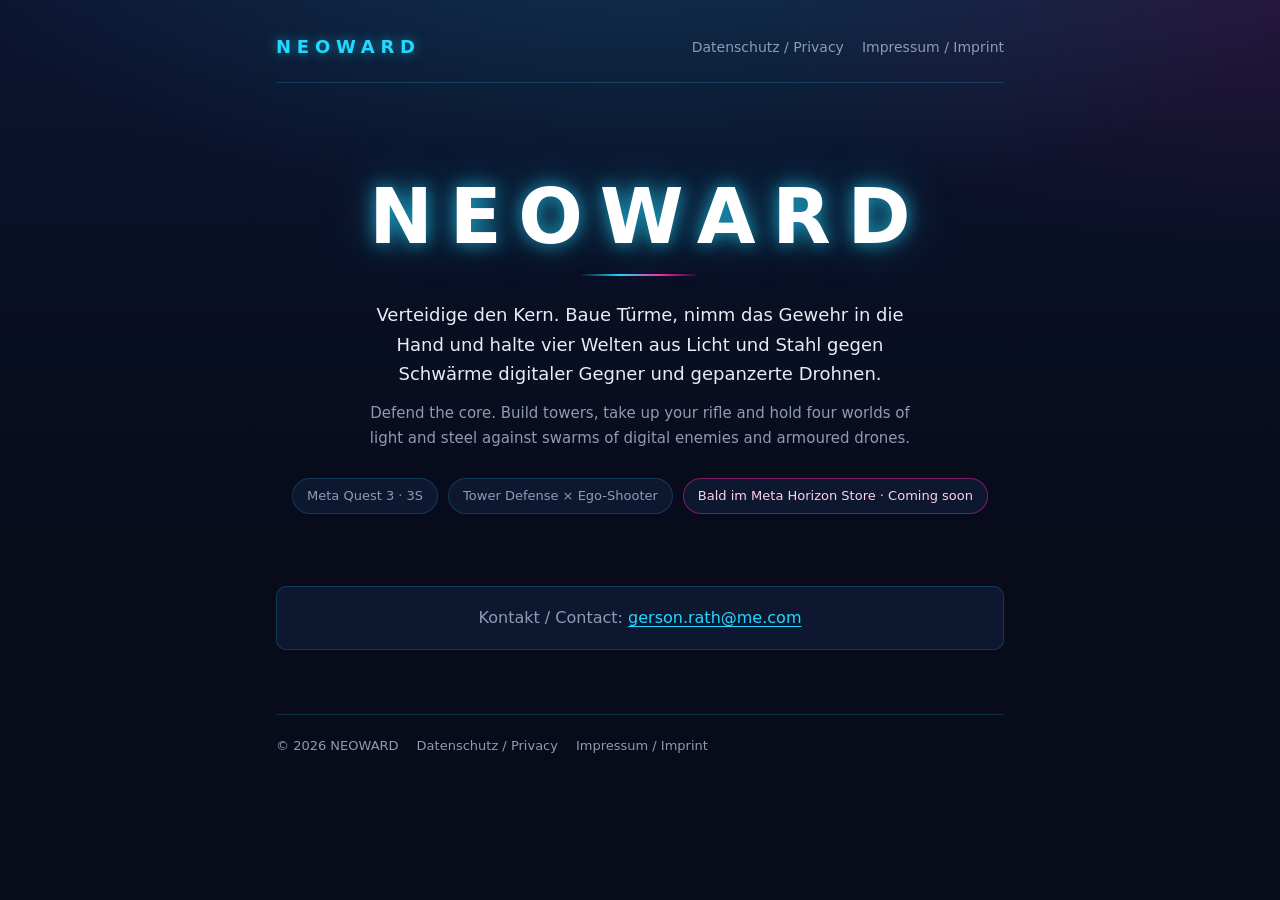
==== index.html @ bef0a5fa "Schlichtes Design in den Spielfarben, E-Mail nur per JavaScript Navy mit Cyan- und Magenta-Schein, T" ====
<!doctype html>
<html lang="de">
<head>
<meta charset="utf-8">
<meta name="viewport" content="width=device-width, initial-scale=1">
<title>NEOWARD</title>
<meta name="description" content="NEOWARD – Tower Defense und Ego-Shooter für Meta Quest.">
<link rel="stylesheet" href="style.css">
<script src="email.js" defer></script>
</head>
<body>
<main>
<header><a class="logo" href="index.html">NEOWARD</a>
<nav><a href="datenschutz.html">Datenschutz / Privacy</a><a href="impressum.html">Impressum / Imprint</a></nav></header>
<section class="hero">
<h1 class="title">NEOWARD</h1>
<div class="line"></div>
<p class="tag">Verteidige den Kern. Baue Türme, nimm das Gewehr in die Hand und halte vier Welten aus Licht und Stahl
gegen Schwärme digitaler Gegner und gepanzerte Drohnen.</p>
<p class="tag en">Defend the core. Build towers, take up your rifle and hold four worlds of light and steel against
swarms of digital enemies and armoured drones.</p>
<div class="badges"><span class="badge">Meta Quest 3 · 3S</span><span class="badge">Tower Defense × Ego-Shooter</span><span class="badge hot">Bald im Meta Horizon Store · Coming soon</span></div>
</section>
<div class="card"><p class="muted" style="margin:0">Kontakt / Contact: <span class="em" data-u="htar.nosreg" data-d="moc.em">gerson.rath [at] me [punkt] com</span></p></div>
<footer><span>© 2026 NEOWARD</span><a href="datenschutz.html">Datenschutz / Privacy</a><a href="impressum.html">Impressum / Imprint</a></footer>
</main>
</body>
</html>
---- style.css ----
/* NEOWARD – Webseite. Farben wie im Spiel: Navy, Holo-Cyan (Spieler), Magenta (Gegner) */
:root {
  --bg: #070b1a; --bg2: #0c1430; --panel: rgba(18, 28, 58, 0.72);
  --text: #e8ecf5; --muted: #8f9ab3; --line: rgba(34, 216, 255, 0.18);
  --cyan: #22d8ff; --magenta: #ff289f;
}
* { box-sizing: border-box; }
html { background: var(--bg); }
body {
  margin: 0; min-height: 100vh; color: var(--text);
  font: 16px/1.65 system-ui, -apple-system, "Segoe UI", Roboto, sans-serif;
  background:
    radial-gradient(ellipse 80% 50% at 50% -10%, rgba(34, 216, 255, 0.16), transparent 70%),
    radial-gradient(ellipse 60% 40% at 100% 0%, rgba(255, 40, 159, 0.10), transparent 70%),
    linear-gradient(180deg, var(--bg2), var(--bg) 60%);
  background-attachment: fixed;
}
main { max-width: 760px; margin: 0 auto; padding: 32px 16px 64px; }
header { display: flex; justify-content: space-between; align-items: center; gap: 12px 16px; flex-wrap: wrap;
  padding-bottom: 20px; margin-bottom: 40px; border-bottom: 1px solid var(--line); }
.logo { font-weight: 700; letter-spacing: 0.32em; font-size: 18px; color: var(--cyan); text-decoration: none;
  text-shadow: 0 0 12px rgba(34, 216, 255, 0.55); }
nav a { color: var(--muted); text-decoration: none; margin-left: 18px; font-size: 14px; }
nav a:first-child { margin-left: 0; }
a { color: var(--cyan); text-underline-offset: 3px; }
a:hover, nav a:hover { color: var(--text); }
h1 { font-size: 30px; line-height: 1.2; margin: 0 0 8px; letter-spacing: 0.02em; }
h2 { font-size: 18px; margin: 32px 0 6px; color: var(--cyan); font-weight: 600; }
p { margin: 0 0 12px; }
.muted { color: var(--muted); }
section.lang { border-top: 1px solid var(--line); margin-top: 56px; padding-top: 24px; }

/* Startseite */
.hero { text-align: center; padding: 48px 0 40px; }
.hero .title { font-size: clamp(40px, 11vw, 76px); font-weight: 800; letter-spacing: 0.22em; margin: 0 0 12px;
  padding-left: 0.22em; color: #fff; text-shadow: 0 0 18px rgba(34, 216, 255, 0.7), 0 0 48px rgba(34, 216, 255, 0.35); }
.hero .line { width: 120px; height: 2px; margin: 0 auto 24px;
  background: linear-gradient(90deg, transparent, var(--cyan), var(--magenta), transparent); }
.hero .tag { font-size: 18px; max-width: 560px; margin: 0 auto 12px; }
.hero .tag.en { font-size: 15px; color: var(--muted); }
.badges { display: flex; justify-content: center; flex-wrap: wrap; gap: 10px; margin-top: 28px; }
.badge { border: 1px solid var(--line); border-radius: 999px; padding: 6px 14px; font-size: 13px; color: var(--muted);
  background: var(--panel); }
.badge.hot { border-color: rgba(255, 40, 159, 0.45); color: #ffd0e8; }
.card { background: var(--panel); border: 1px solid var(--line); border-radius: 10px; padding: 18px 22px;
  margin-top: 32px; text-align: center; }

footer { margin-top: 64px; padding-top: 20px; border-top: 1px solid var(--line); color: var(--muted); font-size: 13px;
  display: flex; flex-wrap: wrap; gap: 8px 18px; }
footer a { color: var(--muted); text-decoration: none; }
footer a:hover { color: var(--text); }
@media (max-width: 480px) { nav a { margin-left: 0; margin-right: 14px; } h1 { font-size: 25px; } }
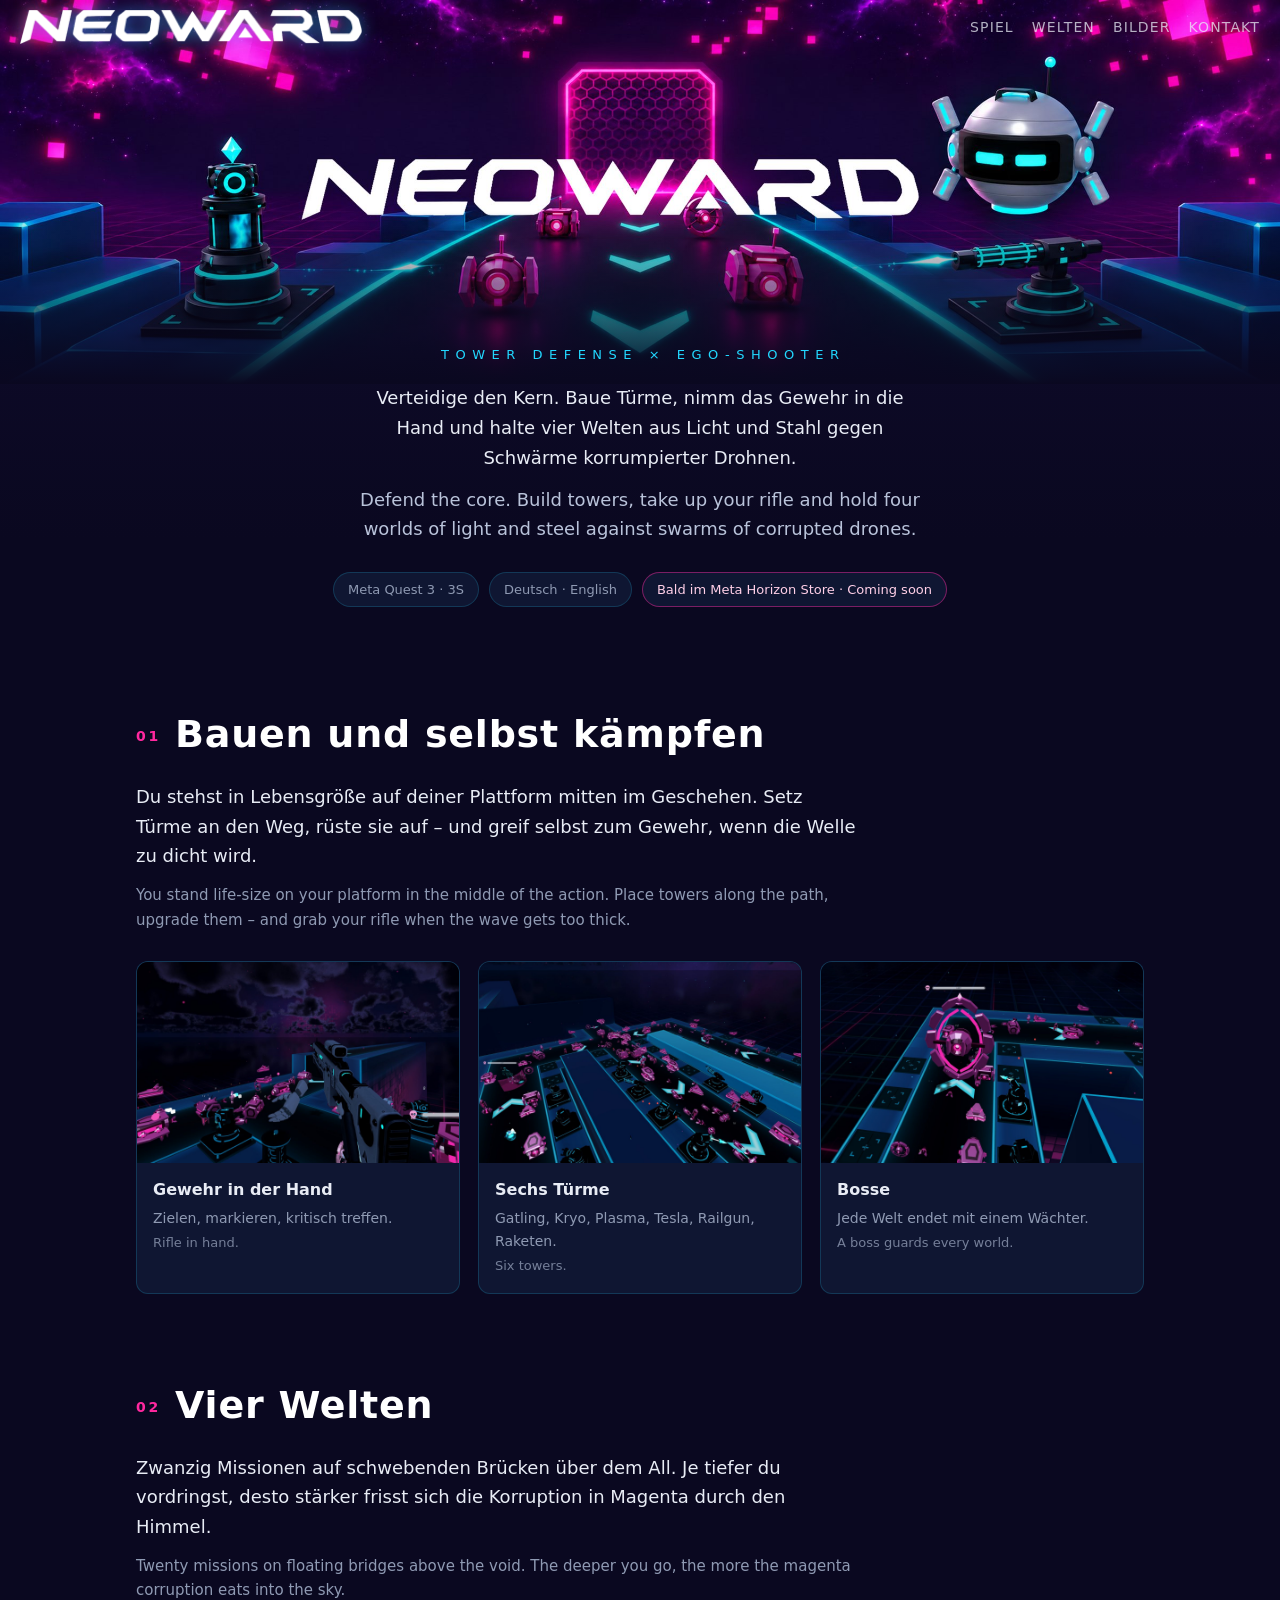
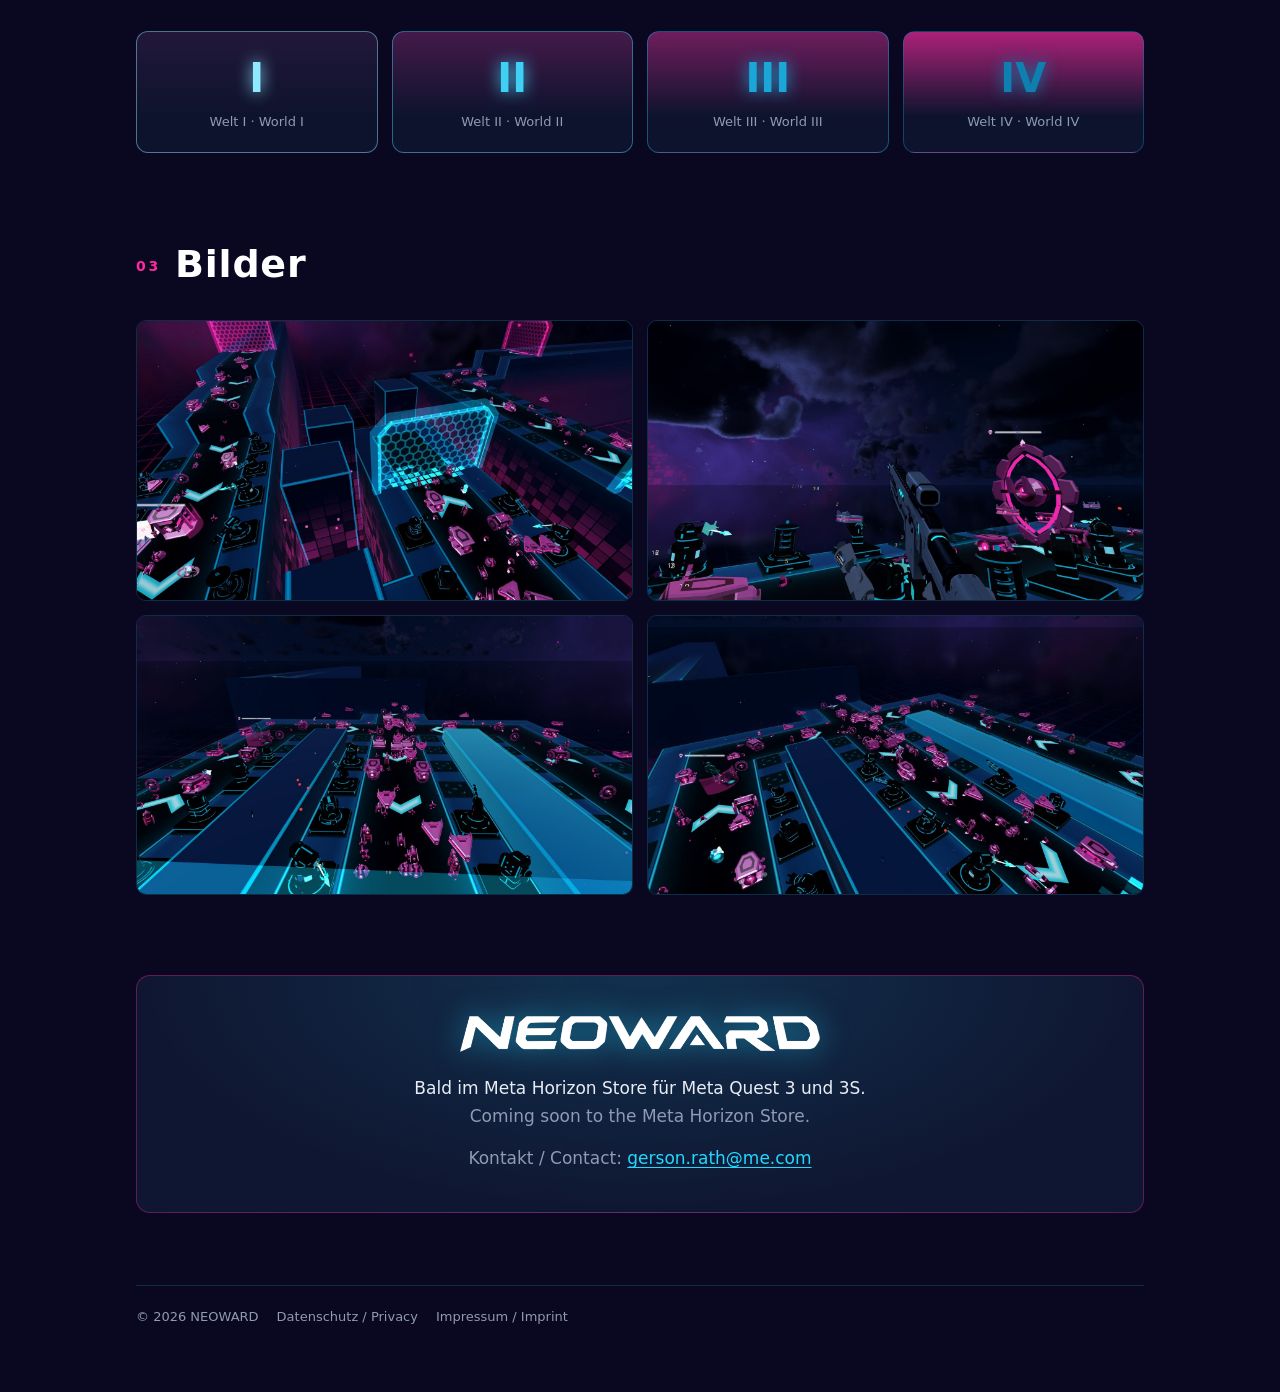
==== commit a0e070e2: "Neue Startseite: Banner, Logo, Screenshots, Gizmo als Begleiterin Co-Authored-By: Claude Opus 5.5 <n" ====
--- a/index.html
+++ b/index.html
@@ -3,26 +3,92 @@
 <head>
 <meta charset="utf-8">
 <meta name="viewport" content="width=device-width, initial-scale=1">
-<title>NEOWARD</title>
-<meta name="description" content="NEOWARD – Tower Defense und Ego-Shooter für Meta Quest.">
+<title>NEOWARD – Tower Defense × Ego-Shooter für Meta Quest</title>
+<meta name="description" content="NEOWARD – Tower Defense und Ego-Shooter für Meta Quest 3 und 3S. Baue Türme, nimm das Gewehr in die Hand und verteidige den Kern.">
+<meta property="og:type" content="website">
+<meta property="og:title" content="NEOWARD – Tower Defense × Ego-Shooter">
+<meta property="og:description" content="Für Meta Quest 3 · 3S. Bald im Meta Horizon Store.">
+<meta property="og:image" content="https://neoward.github.io/img/og.jpg">
+<meta name="theme-color" content="#0a0820">
+<link rel="icon" href="img/gizmo_icon.png">
+<link rel="apple-touch-icon" href="img/apple-touch-icon.png">
 <link rel="stylesheet" href="style.css">
 <script src="email.js" defer></script>
+<script src="gizmo.js" defer></script>
 </head>
-<body>
+<body class="home">
+<header class="top">
+  <a class="brand" href="#top"><img src="img/logo.png" alt="NEOWARD" width="1400" height="139"></a>
+  <nav><a href="#spiel">Spiel</a><a href="#welten">Welten</a><a href="#bilder">Bilder</a><a href="#kontakt">Kontakt</a></nav>
+</header>
+
+<section class="hero" id="top">
+  <picture class="hero-art" data-parallax="0.3">
+    <source media="(max-width: 700px)" srcset="img/banner_hoch.jpg">
+    <img src="img/banner.jpg" alt="NEOWARD: Türme am Weg, magentafarbene Drohnen und Gizmo" width="2400" height="720">
+  </picture>
+  <div class="hero-in">
+    <p class="kicker">Tower Defense × Ego-Shooter</p>
+    <p class="tag">Verteidige den Kern. Baue Türme, nimm das Gewehr in die Hand und halte vier Welten aus Licht und
+    Stahl gegen Schwärme korrumpierter Drohnen.</p>
+    <p class="tag en">Defend the core. Build towers, take up your rifle and hold four worlds of light and steel against
+    swarms of corrupted drones.</p>
+    <div class="badges"><span class="badge">Meta Quest 3 · 3S</span><span class="badge">Deutsch · English</span><span class="badge hot">Bald im Meta Horizon Store · Coming soon</span></div>
+  </div>
+</section>
+
 <main>
-<header><a class="logo" href="index.html">NEOWARD</a>
-<nav><a href="datenschutz.html">Datenschutz / Privacy</a><a href="impressum.html">Impressum / Imprint</a></nav></header>
-<section class="hero">
-<h1 class="title">NEOWARD</h1>
-<div class="line"></div>
-<p class="tag">Verteidige den Kern. Baue Türme, nimm das Gewehr in die Hand und halte vier Welten aus Licht und Stahl
-gegen Schwärme digitaler Gegner und gepanzerte Drohnen.</p>
-<p class="tag en">Defend the core. Build towers, take up your rifle and hold four worlds of light and steel against
-swarms of digital enemies and armoured drones.</p>
-<div class="badges"><span class="badge">Meta Quest 3 · 3S</span><span class="badge">Tower Defense × Ego-Shooter</span><span class="badge hot">Bald im Meta Horizon Store · Coming soon</span></div>
-</section>
-<div class="card"><p class="muted" style="margin:0">Kontakt / Contact: <span class="em" data-u="htar.nosreg" data-d="moc.em">gerson.rath [at] me [punkt] com</span></p></div>
-<footer><span>© 2026 NEOWARD</span><a href="datenschutz.html">Datenschutz / Privacy</a><a href="impressum.html">Impressum / Imprint</a></footer>
+  <section class="block" id="spiel" data-gizmo="Ich bin Gizmo, deine Begleiterin. Du baust, ich funke! · I'm Gizmo, your companion.">
+    <h2><span>01</span>Bauen und selbst kämpfen</h2>
+    <p class="lead">Du stehst in Lebensgröße auf deiner Plattform mitten im Geschehen. Setz Türme an den Weg, rüste sie
+    auf – und greif selbst zum Gewehr, wenn die Welle zu dicht wird.</p>
+    <p class="lead en">You stand life-size on your platform in the middle of the action. Place towers along the path,
+    upgrade them – and grab your rifle when the wave gets too thick.</p>
+    <div class="feats">
+      <figure class="feat"><img src="img/s1.jpg" alt="Blick aus den Augen mit Gewehr" loading="lazy" width="1600" height="900"><figcaption><b>Gewehr in der Hand</b>Zielen, markieren, kritisch treffen. <i>Rifle in hand.</i></figcaption></figure>
+      <figure class="feat"><img src="img/s2.jpg" alt="Türme am Weg gegen eine dichte Welle" loading="lazy" width="1600" height="900"><figcaption><b>Sechs Türme</b>Gatling, Kryo, Plasma, Tesla, Railgun, Raketen. <i>Six towers.</i></figcaption></figure>
+      <figure class="feat"><img src="img/s3.jpg" alt="Boss auf dem Weg" loading="lazy" width="1600" height="900"><figcaption><b>Bosse</b>Jede Welt endet mit einem Wächter. <i>A boss guards every world.</i></figcaption></figure>
+    </div>
+  </section>
+
+  <section class="block" id="welten" data-gizmo="Vier Welten, zwanzig Missionen. Je tiefer wir gehen, desto mehr Magenta … · Four worlds, twenty missions.">
+    <h2><span>02</span>Vier Welten</h2>
+    <p class="lead">Zwanzig Missionen auf schwebenden Brücken über dem All. Je tiefer du vordringst, desto stärker frisst
+    sich die Korruption in Magenta durch den Himmel.</p>
+    <p class="lead en">Twenty missions on floating bridges above the void. The deeper you go, the more the magenta
+    corruption eats into the sky.</p>
+    <div class="worlds">
+      <div class="world" style="--w:#8eeaff;--k:.08"><b>I</b><span>Welt I · World I</span></div>
+      <div class="world" style="--w:#3fd0f5;--k:.22"><b>II</b><span>Welt II · World II</span></div>
+      <div class="world" style="--w:#1aa6d6;--k:.4"><b>III</b><span>Welt III · World III</span></div>
+      <div class="world" style="--w:#0f7fb0;--k:.65"><b>IV</b><span>Welt IV · World IV</span></div>
+    </div>
+  </section>
+
+  <section class="block" id="bilder" data-gizmo="Bilder direkt aus dem Spiel. Sieht gut aus, oder? · Straight from the game.">
+    <h2><span>03</span>Bilder</h2>
+    <div class="gallery">
+      <a href="img/s4.jpg" target="_blank" rel="noopener"><img src="img/s4.jpg" alt="Brücken, Tore und eine Welle in Welt IV" loading="lazy" width="1600" height="900"></a>
+      <a href="img/s5.jpg" target="_blank" rel="noopener"><img src="img/s5.jpg" alt="Aus den Augen auf den Boss" loading="lazy" width="1600" height="900"></a>
+      <a href="img/s6.jpg" target="_blank" rel="noopener"><img src="img/s6.jpg" alt="Welle zwischen den Türmen" loading="lazy" width="1600" height="900"></a>
+      <a href="img/s2.jpg" target="_blank" rel="noopener"><img src="img/s2.jpg" alt="Dichte Welle von oben" loading="lazy" width="1600" height="900"></a>
+    </div>
+  </section>
+
+  <section class="block" id="kontakt" data-gizmo="Bald im Meta Horizon Store. Ich warte schon! · Coming soon!">
+    <div class="cta">
+      <img src="img/logo.png" alt="NEOWARD" width="1400" height="139">
+      <p>Bald im Meta Horizon Store für Meta Quest 3 und 3S.<br><span class="muted">Coming soon to the Meta Horizon Store.</span></p>
+      <p class="muted small">Kontakt / Contact: <span class="em" data-u="htar.nosreg" data-d="moc.em">gerson.rath [at] me [punkt] com</span></p>
+    </div>
+  </section>
+
+  <footer><span>© 2026 NEOWARD</span><a href="datenschutz.html">Datenschutz / Privacy</a><a href="impressum.html">Impressum / Imprint</a></footer>
 </main>
+
+<aside class="gizmo" aria-hidden="true">
+  <div class="bubble" id="gizmo-say"></div>
+  <img src="img/gizmo.png" alt="" width="356" height="358">
+</aside>
 </body>
 </html>
--- a/style.css
+++ b/style.css
@@ -1,6 +1,6 @@
 /* NEOWARD – Webseite. Farben wie im Spiel: Navy, Holo-Cyan (Spieler), Magenta (Gegner) */
 :root {
-  --bg: #070b1a; --bg2: #0c1430; --panel: rgba(18, 28, 58, 0.72);
+  --bg: #0a0820; --bg2: #120d33; --panel: rgba(18, 28, 58, 0.72);
   --text: #e8ecf5; --muted: #8f9ab3; --line: rgba(34, 216, 255, 0.18);
   --cyan: #22d8ff; --magenta: #ff289f;
 }
@@ -50,3 +50,93 @@
 footer a { color: var(--muted); text-decoration: none; }
 footer a:hover { color: var(--text); }
 @media (max-width: 480px) { nav a { margin-left: 0; margin-right: 14px; } h1 { font-size: 25px; } }
+
+/* ===== Startseite (neu): Logo, Parallax-Held, Gizmo als Begleiterin ===== */
+html { scroll-behavior: smooth; }
+body.home { overflow-x: hidden; }
+.home main { max-width: 1040px; padding-top: 0; }
+.top { position: fixed; inset: 0 0 auto 0; z-index: 20; display: flex; justify-content: space-between; align-items: center;
+  gap: 12px; padding: 10px 20px; margin: 0; border: 0; background: rgba(7, 11, 26, 0); transition: background .3s, box-shadow .3s; }
+.top.solid { background: rgba(7, 11, 26, 0.86); backdrop-filter: blur(8px); box-shadow: 0 1px 0 var(--line); }
+.top .brand img { display: block; height: 34px; width: auto; opacity: 0; transform: translateY(-6px); transition: opacity .3s, transform .3s;
+  filter: drop-shadow(0 0 8px rgba(34, 216, 255, .5)); }
+.top.solid .brand img { opacity: 1; transform: none; }
+.top nav a { color: var(--text); opacity: .75; font-size: 14px; letter-spacing: .08em; text-transform: uppercase; }
+.top nav a:hover { opacity: 1; color: var(--cyan); }
+
+.home .hero { position: relative; padding: 0; text-align: center; overflow: hidden; }
+.hero-art { display: block; position: relative; will-change: transform; }
+.hero-art img { display: block; width: 100%; height: auto; }
+.hero-art::after { content: ""; position: absolute; inset: auto 0 0 0; height: 45%;
+  background: linear-gradient(180deg, transparent, var(--bg)); }
+.hero-in { position: relative; max-width: 760px; margin: -40px auto 0; padding: 0 16px 24px; }
+.kicker { margin: 0 0 18px; letter-spacing: .5em; padding-left: .5em; text-transform: uppercase; font-size: 13px; color: var(--cyan);
+  animation: rise 1s .15s ease-out both; }
+.home .hero .tag { font-size: 18px; animation: rise 1s .3s ease-out both; }
+.home .hero .tag.en { color: #b9c3da; }
+.home .badges { animation: rise 1s .45s ease-out both; }
+@keyframes rise { from { opacity: 0; transform: translateY(18px); } to { opacity: 1; transform: none; } }
+
+.block { padding: 72px 0 8px; opacity: 0; transform: translateY(24px); transition: opacity .7s, transform .7s; }
+.block.seen { opacity: 1; transform: none; }
+.block h2 { font-size: clamp(26px, 4.5vw, 38px); color: #fff; margin: 0 0 16px; font-weight: 800; letter-spacing: .02em; }
+.block h2 span { display: inline-block; font-size: 14px; color: var(--magenta); letter-spacing: .2em; margin-right: 14px;
+  vertical-align: middle; font-weight: 700; }
+.lead { font-size: 18px; max-width: 720px; }
+.lead.en { font-size: 15px; color: var(--muted); }
+
+.feats { display: grid; grid-template-columns: repeat(3, 1fr); gap: 18px; margin-top: 28px; }
+.feat { margin: 0; background: var(--panel); border: 1px solid var(--line); border-radius: 12px; overflow: hidden;
+  transition: transform .25s, border-color .25s, box-shadow .25s; }
+.feat:hover { transform: translateY(-4px); border-color: rgba(34, 216, 255, .55); box-shadow: 0 10px 40px rgba(34, 216, 255, .12); }
+.feat img { display: block; width: 100%; height: auto; aspect-ratio: 16 / 10; object-fit: cover; }
+.feat figcaption { padding: 14px 16px 16px; font-size: 14px; color: var(--muted); }
+.feat figcaption b { display: block; color: var(--text); font-size: 16px; margin-bottom: 4px; }
+.feat figcaption i { display: block; font-style: normal; font-size: 13px; opacity: .8; margin-top: 2px; }
+
+.worlds { display: grid; grid-template-columns: repeat(4, 1fr); gap: 14px; margin-top: 28px; }
+.world { position: relative; border-radius: 12px; padding: 26px 12px 18px; text-align: center; overflow: hidden;
+  background: linear-gradient(180deg, rgba(255, 40, 159, var(--k)), rgba(7, 11, 26, .2) 70%), var(--panel);
+  border: 1px solid color-mix(in srgb, var(--w) 45%, transparent); }
+.world b { display: block; font-size: 40px; line-height: 1; color: var(--w); text-shadow: 0 0 16px var(--w); margin-bottom: 10px; }
+.world span { font-size: 13px; color: var(--muted); }
+
+.gallery { display: grid; grid-template-columns: repeat(2, 1fr); gap: 14px; margin-top: 24px; }
+.gallery a { display: block; border-radius: 10px; overflow: hidden; border: 1px solid var(--line); }
+.gallery img { display: block; width: 100%; height: auto; aspect-ratio: 16 / 9; object-fit: cover; transition: transform .4s; }
+.gallery a:hover img { transform: scale(1.04); }
+
+.cta { text-align: center; padding: 40px 20px; border-radius: 14px; border: 1px solid rgba(255, 40, 159, .35);
+  background: radial-gradient(ellipse at 50% 0%, rgba(34, 216, 255, .14), transparent 70%), var(--panel); }
+.cta img { width: min(360px, 70vw); height: auto; filter: drop-shadow(0 0 14px rgba(34, 216, 255, .5)); }
+.cta p { font-size: 17px; margin: 14px 0 0; }
+.small { font-size: 14px; }
+
+/* Gizmo: schwebt mit, bleibt am Rand stehen, spricht je Abschnitt */
+.gizmo { position: fixed; right: 18px; bottom: 18px; z-index: 30; width: 150px; pointer-events: none; opacity: 0;
+  visibility: hidden; transition: opacity .5s, visibility .5s; }
+.gizmo.on { opacity: 1; visibility: visible; }
+.gizmo img { display: block; width: 100%; height: auto; animation: hover 4.5s ease-in-out infinite;
+  filter: drop-shadow(0 10px 18px rgba(34, 216, 255, .35)); }
+.gizmo .bubble { position: absolute; right: 120px; bottom: 112px; width: 230px; padding: 10px 14px; border-radius: 14px 14px 4px 14px;
+  background: rgba(10, 18, 42, .92); border: 1px solid rgba(34, 216, 255, .5); color: var(--text); font-size: 13px; line-height: 1.45;
+  box-shadow: 0 6px 24px rgba(0, 0, 0, .4); opacity: 0; transform: translateY(6px) scale(.97); transition: opacity .35s, transform .35s; }
+.gizmo .bubble.on { opacity: 1; transform: none; }
+@keyframes hover { 0%, 100% { transform: translateY(0) rotate(-2deg); } 50% { transform: translateY(-12px) rotate(2deg); } }
+
+@media (max-width: 760px) {
+  .feats { grid-template-columns: 1fr; }
+  .worlds { grid-template-columns: repeat(2, 1fr); }
+  .gallery { grid-template-columns: 1fr; }
+  .top nav { display: none; }
+  .top .brand img { height: 22px; }
+  .home main { padding-bottom: 150px; }
+  .hero-in { margin-top: -24px; }
+  .gizmo { width: 96px; right: 10px; bottom: 10px; }
+  .gizmo .bubble { right: 70px; bottom: 76px; width: 190px; font-size: 12px; }
+}
+@media (prefers-reduced-motion: reduce) {
+  html { scroll-behavior: auto; }
+  .gizmo img, .kicker, .home .hero .tag, .home .badges { animation: none; }
+  .block { opacity: 1; transform: none; transition: none; }
+}
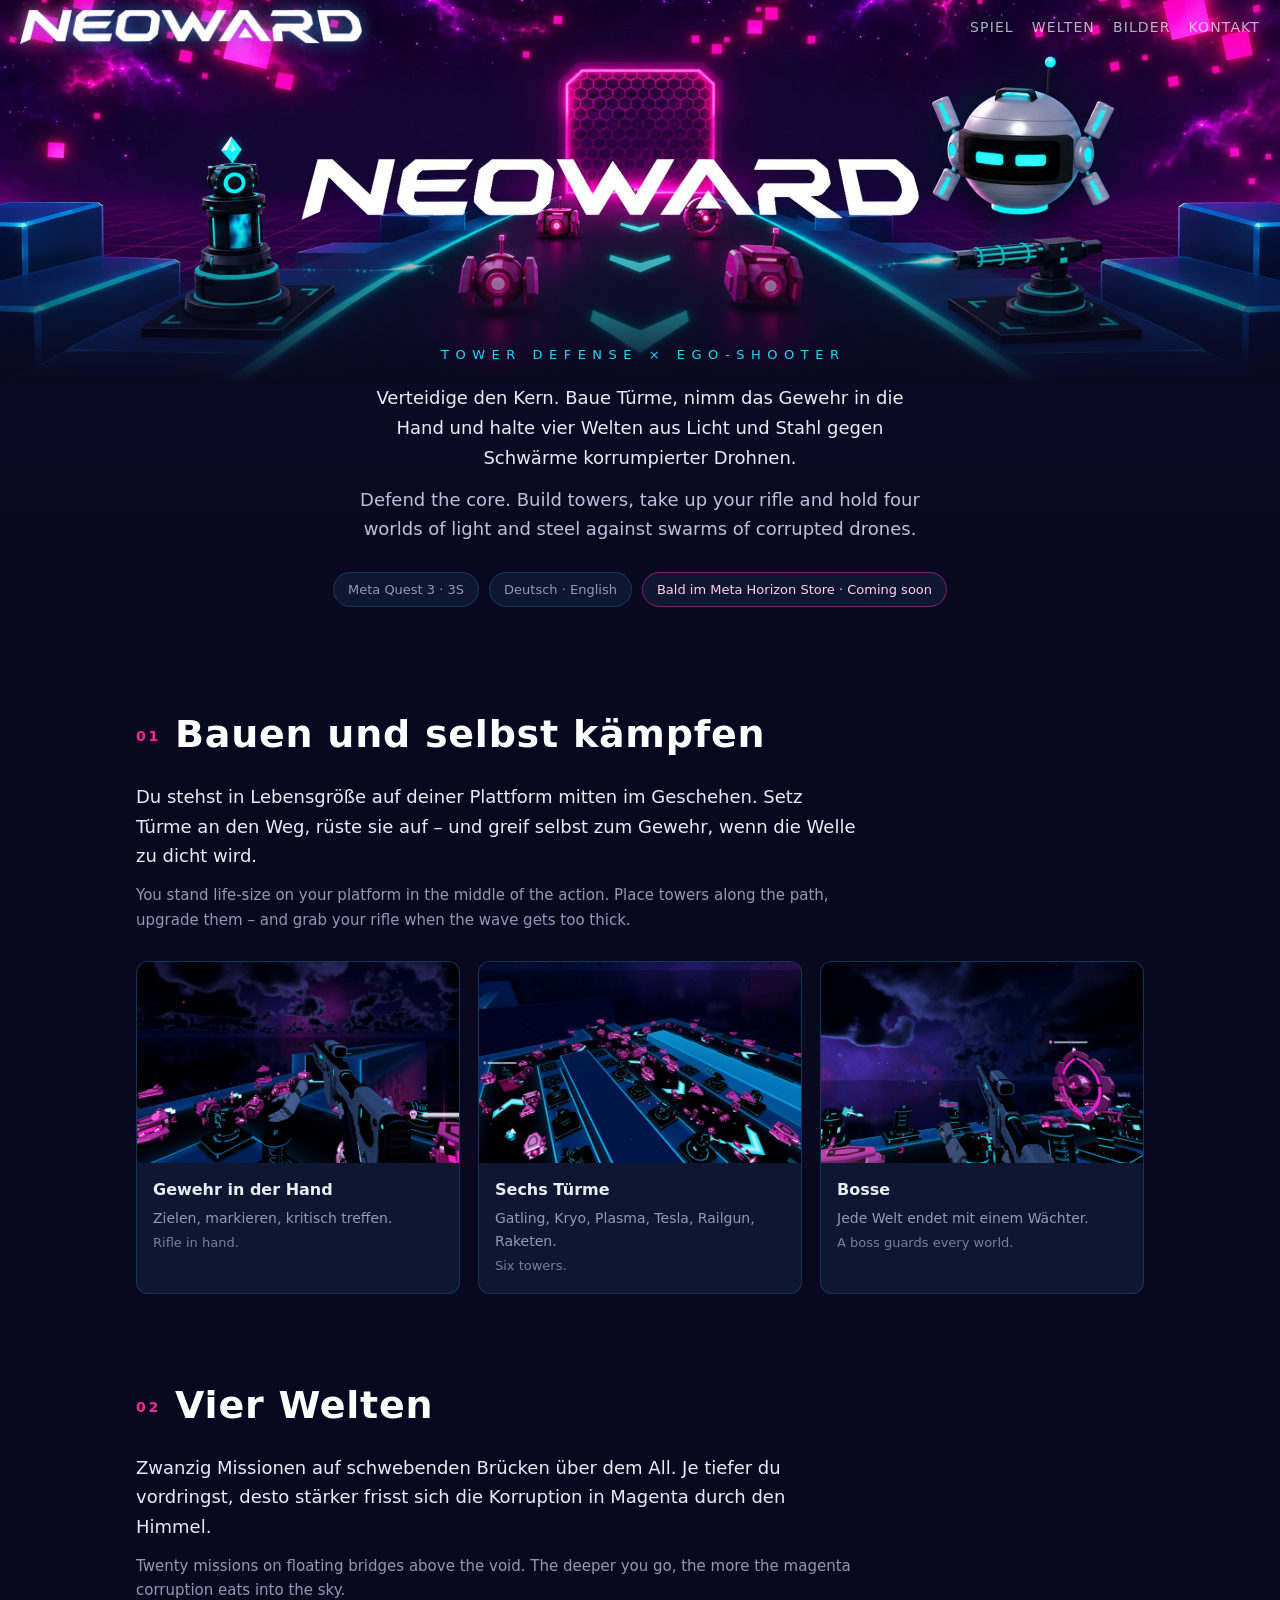
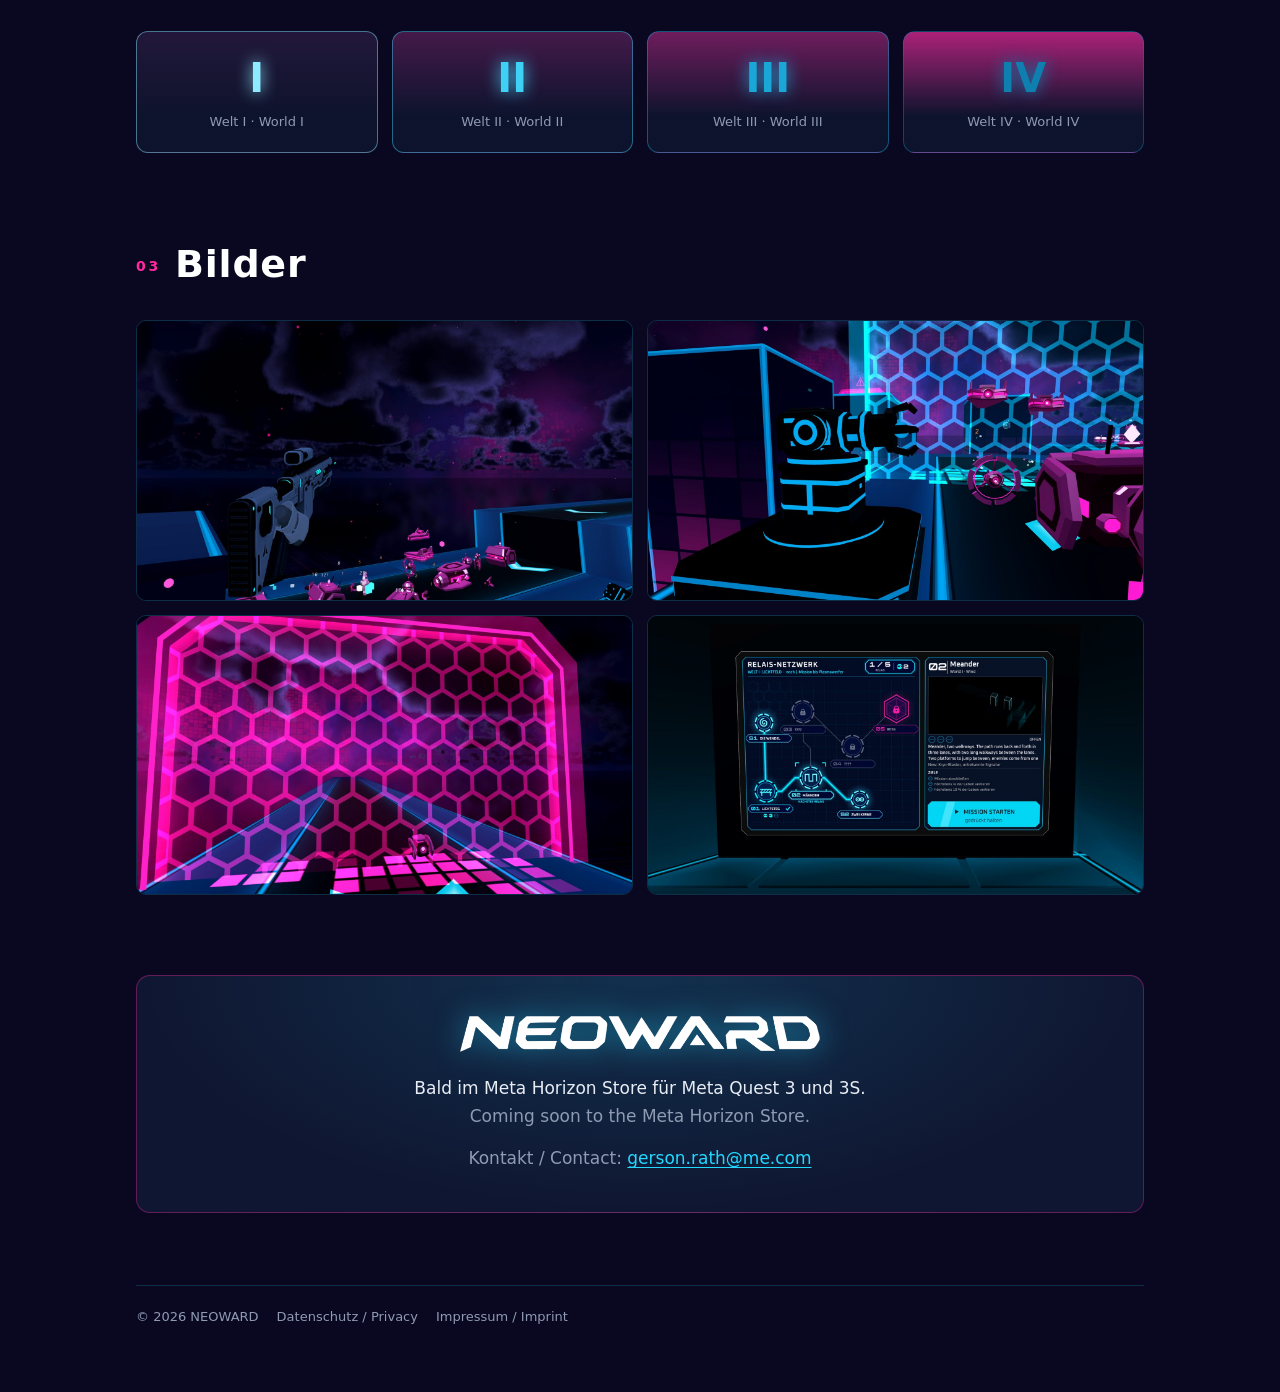
==== commit 92434096: "Neue Bilder aus dem Spiel: Hand am Gewehr, Turm und Tor aus der Nähe, Levelauswahl Co-Authored-By: C" ====
--- a/index.html
+++ b/index.html
@@ -47,7 +47,7 @@
     <div class="feats">
       <figure class="feat"><img src="img/s1.jpg" alt="Blick aus den Augen mit Gewehr" loading="lazy" width="1600" height="900"><figcaption><b>Gewehr in der Hand</b>Zielen, markieren, kritisch treffen. <i>Rifle in hand.</i></figcaption></figure>
       <figure class="feat"><img src="img/s2.jpg" alt="Türme am Weg gegen eine dichte Welle" loading="lazy" width="1600" height="900"><figcaption><b>Sechs Türme</b>Gatling, Kryo, Plasma, Tesla, Railgun, Raketen. <i>Six towers.</i></figcaption></figure>
-      <figure class="feat"><img src="img/s3.jpg" alt="Boss auf dem Weg" loading="lazy" width="1600" height="900"><figcaption><b>Bosse</b>Jede Welt endet mit einem Wächter. <i>A boss guards every world.</i></figcaption></figure>
+      <figure class="feat"><img src="img/s3.jpg" alt="Aus den Augen auf den Boss" loading="lazy" width="1600" height="900"><figcaption><b>Bosse</b>Jede Welt endet mit einem Wächter. <i>A boss guards every world.</i></figcaption></figure>
     </div>
   </section>
 
@@ -68,10 +68,10 @@
   <section class="block" id="bilder" data-gizmo="Bilder direkt aus dem Spiel. Sieht gut aus, oder? · Straight from the game.">
     <h2><span>03</span>Bilder</h2>
     <div class="gallery">
-      <a href="img/s4.jpg" target="_blank" rel="noopener"><img src="img/s4.jpg" alt="Brücken, Tore und eine Welle in Welt IV" loading="lazy" width="1600" height="900"></a>
-      <a href="img/s5.jpg" target="_blank" rel="noopener"><img src="img/s5.jpg" alt="Aus den Augen auf den Boss" loading="lazy" width="1600" height="900"></a>
-      <a href="img/s6.jpg" target="_blank" rel="noopener"><img src="img/s6.jpg" alt="Welle zwischen den Türmen" loading="lazy" width="1600" height="900"></a>
-      <a href="img/s2.jpg" target="_blank" rel="noopener"><img src="img/s2.jpg" alt="Dichte Welle von oben" loading="lazy" width="1600" height="900"></a>
+      <a href="img/s4.jpg" target="_blank" rel="noopener"><img src="img/s4.jpg" alt="Hand am Gewehr, Blick über die Plattform" loading="lazy" width="1600" height="900"></a>
+      <a href="img/s5.jpg" target="_blank" rel="noopener"><img src="img/s5.jpg" alt="Turm aus der Nähe, dahinter das Spawn-Tor" loading="lazy" width="1600" height="900"></a>
+      <a href="img/s6.jpg" target="_blank" rel="noopener"><img src="img/s6.jpg" alt="Spawn-Tor aus der Nähe" loading="lazy" width="1600" height="900"></a>
+      <a href="img/s7.jpg" target="_blank" rel="noopener"><img src="img/s7.jpg" alt="Levelauswahl: das Relaisnetz" loading="lazy" width="1600" height="900"></a>
     </div>
   </section>
 
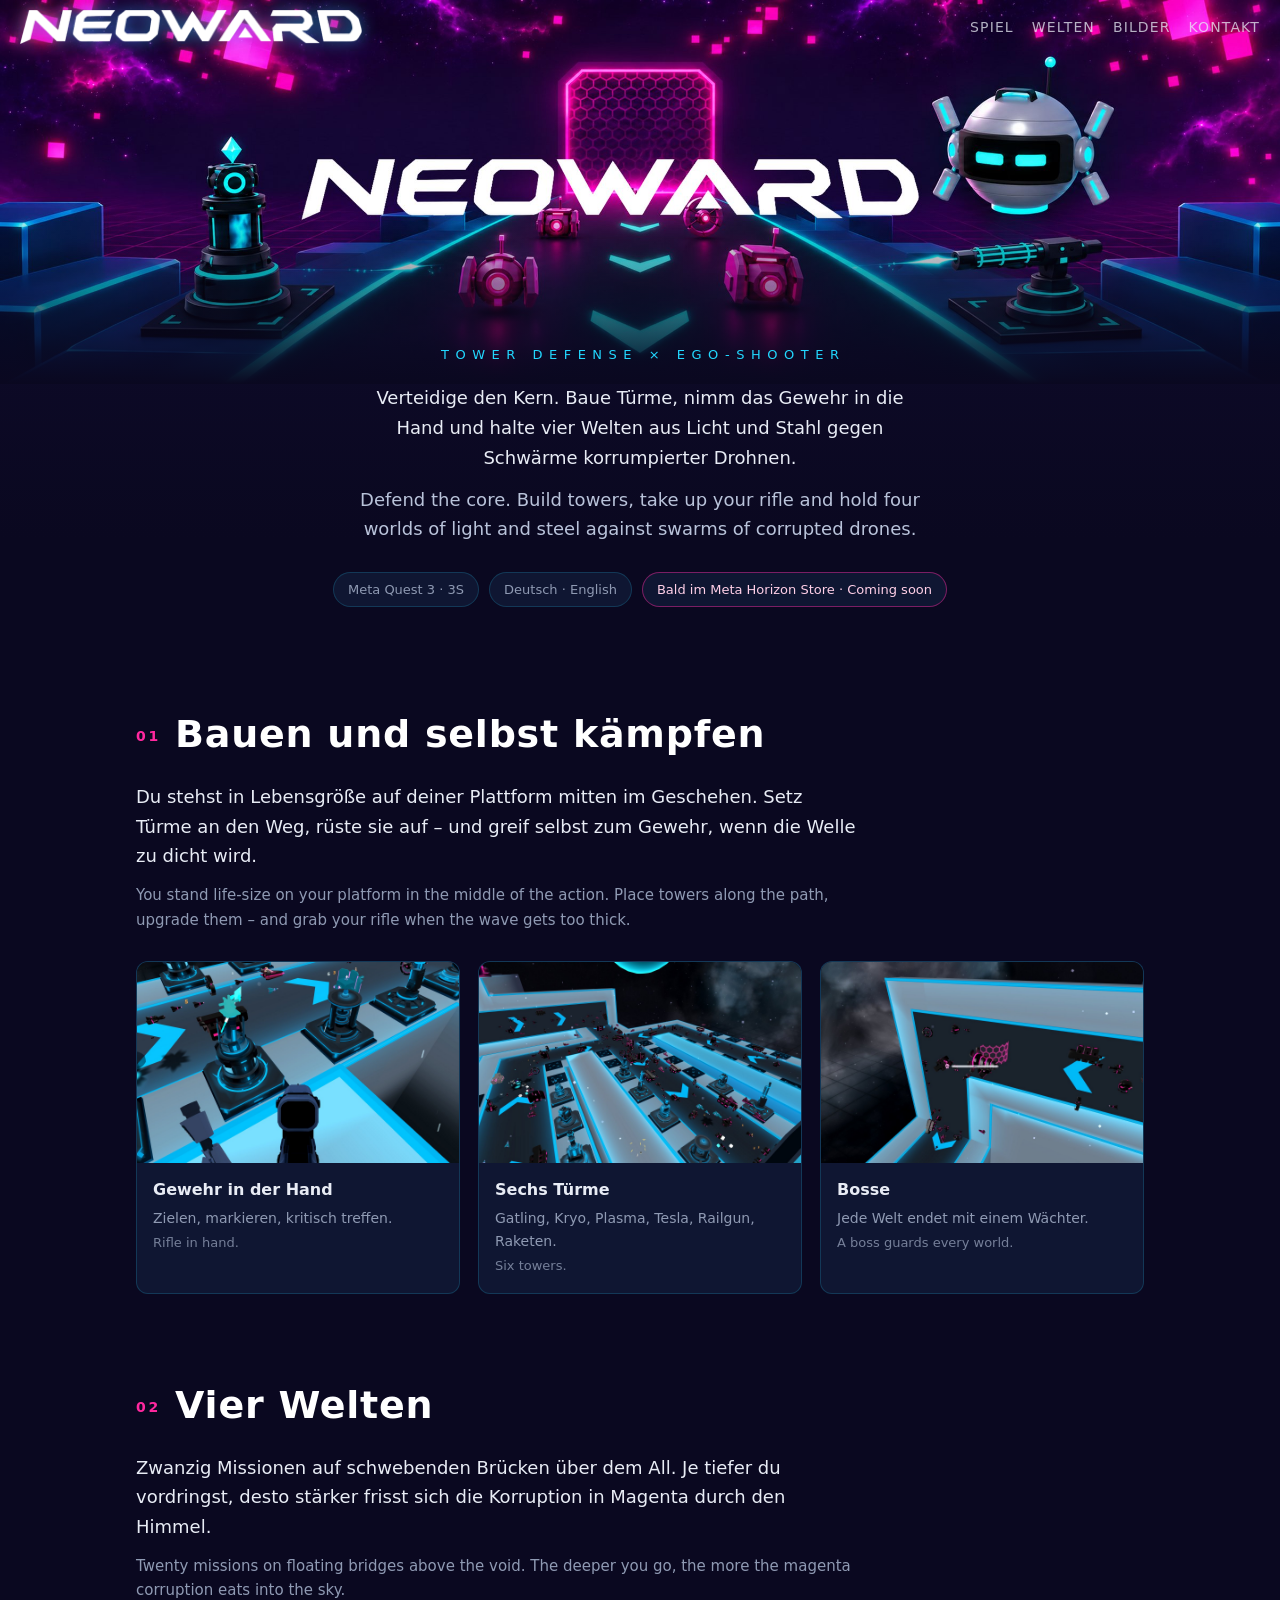
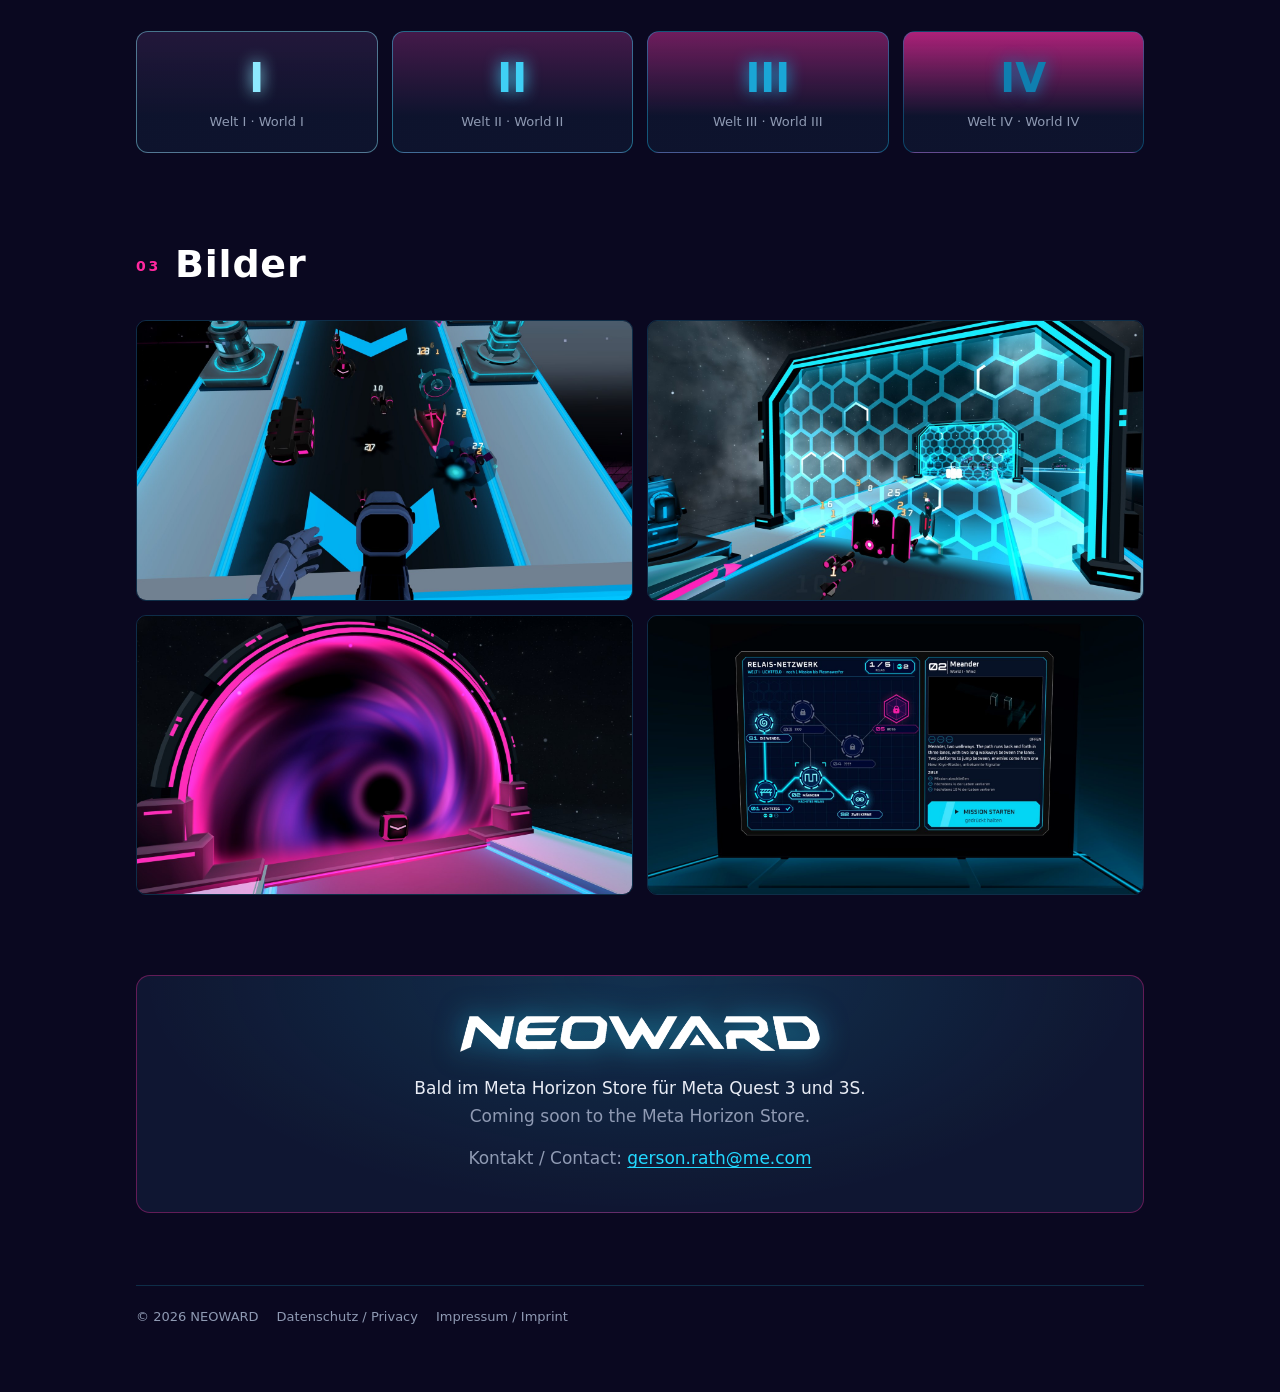
==== commit 81c50923: "Neue Bilder aus dem Spiel (4.99.590): Gewehr, Übersicht, Boss mit Wabenschild, Welle, Zuflucht, Port" ====
--- a/index.html
+++ b/index.html
@@ -46,8 +46,8 @@
     upgrade them – and grab your rifle when the wave gets too thick.</p>
     <div class="feats">
       <figure class="feat"><img src="img/s1.jpg" alt="Blick aus den Augen mit Gewehr" loading="lazy" width="1600" height="900"><figcaption><b>Gewehr in der Hand</b>Zielen, markieren, kritisch treffen. <i>Rifle in hand.</i></figcaption></figure>
-      <figure class="feat"><img src="img/s2.jpg" alt="Türme am Weg gegen eine dichte Welle" loading="lazy" width="1600" height="900"><figcaption><b>Sechs Türme</b>Gatling, Kryo, Plasma, Tesla, Railgun, Raketen. <i>Six towers.</i></figcaption></figure>
-      <figure class="feat"><img src="img/s3.jpg" alt="Aus den Augen auf den Boss" loading="lazy" width="1600" height="900"><figcaption><b>Bosse</b>Jede Welt endet mit einem Wächter. <i>A boss guards every world.</i></figcaption></figure>
+      <figure class="feat"><img src="img/s2.jpg" alt="Übersicht: Türme an den Bahnen gegen eine Welle" loading="lazy" width="1600" height="900"><figcaption><b>Sechs Türme</b>Gatling, Kryo, Plasma, Tesla, Railgun, Raketen. <i>Six towers.</i></figcaption></figure>
+      <figure class="feat"><img src="img/s3.jpg" alt="Boss mit Wabenschild am Wandlauf" loading="lazy" width="1600" height="900"><figcaption><b>Bosse</b>Jede Welt endet mit einem Wächter. <i>A boss guards every world.</i></figcaption></figure>
     </div>
   </section>
 
@@ -68,8 +68,8 @@
   <section class="block" id="bilder" data-gizmo="Bilder direkt aus dem Spiel. Sieht gut aus, oder? · Straight from the game.">
     <h2><span>03</span>Bilder</h2>
     <div class="gallery">
-      <a href="img/s4.jpg" target="_blank" rel="noopener"><img src="img/s4.jpg" alt="Hand am Gewehr, Blick über die Plattform" loading="lazy" width="1600" height="900"></a>
-      <a href="img/s5.jpg" target="_blank" rel="noopener"><img src="img/s5.jpg" alt="Turm aus der Nähe, dahinter das Spawn-Tor" loading="lazy" width="1600" height="900"></a>
+      <a href="img/s4.jpg" target="_blank" rel="noopener"><img src="img/s4.jpg" alt="Hand am Gewehr, Blick vom Standplatz in eine dichte Welle" loading="lazy" width="1600" height="900"></a>
+      <a href="img/s5.jpg" target="_blank" rel="noopener"><img src="img/s5.jpg" alt="Gegner vor dem Wabentor der Zuflucht" loading="lazy" width="1600" height="900"></a>
       <a href="img/s6.jpg" target="_blank" rel="noopener"><img src="img/s6.jpg" alt="Spawn-Tor aus der Nähe" loading="lazy" width="1600" height="900"></a>
       <a href="img/s7.jpg" target="_blank" rel="noopener"><img src="img/s7.jpg" alt="Levelauswahl: das Relaisnetz" loading="lazy" width="1600" height="900"></a>
     </div>
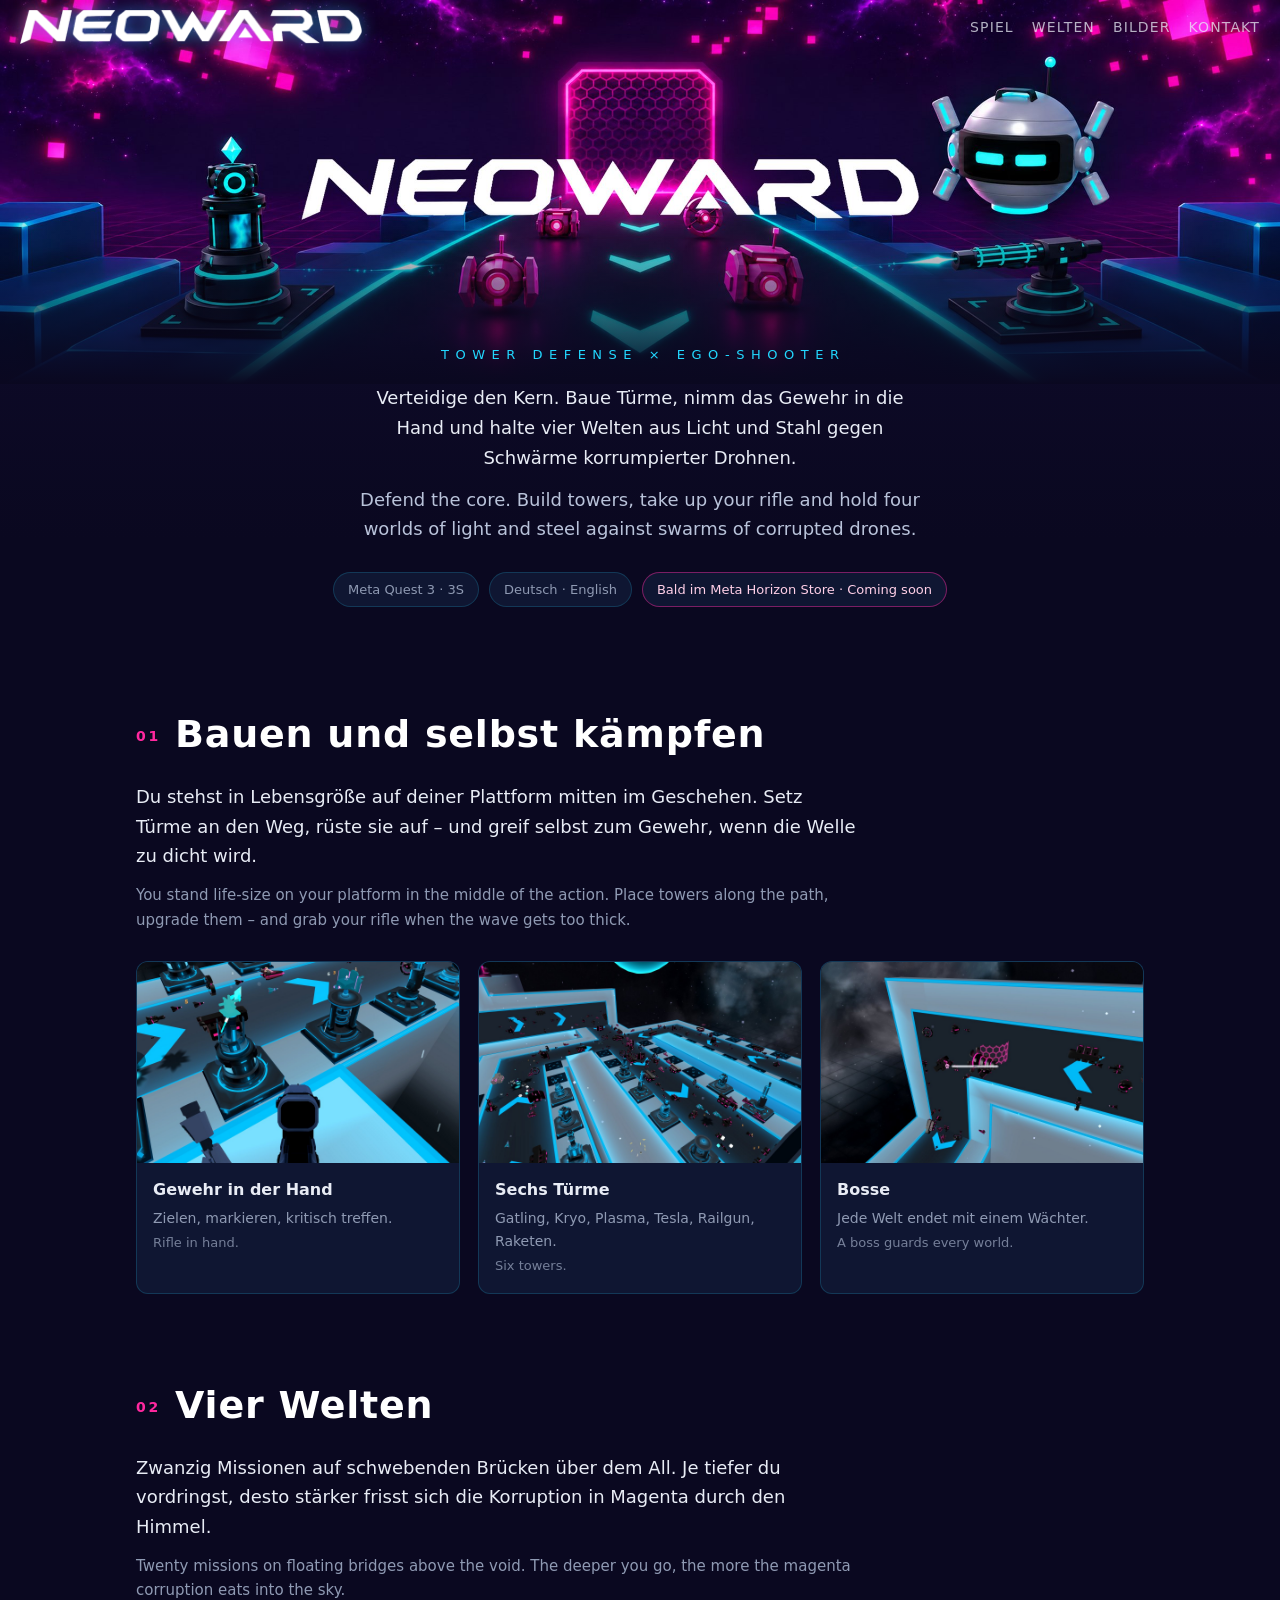
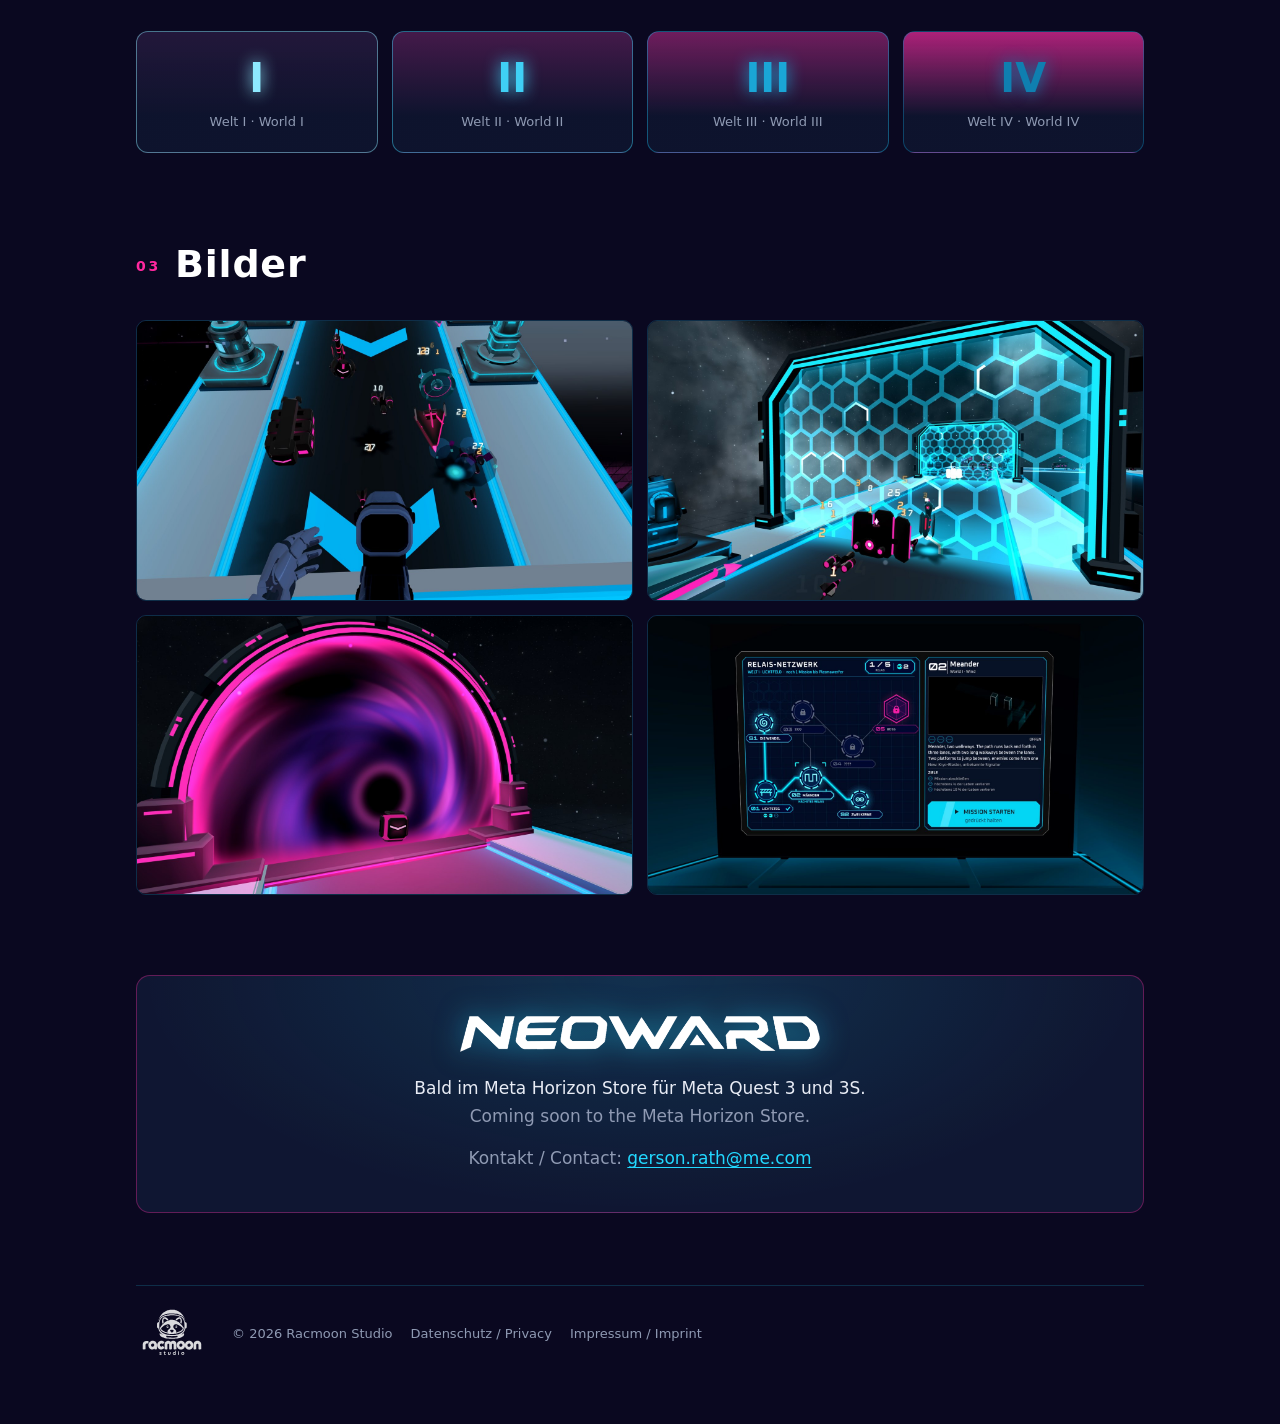
==== commit 17da6b16: "Datenschutzerklärung (Stand 15.11.: Lizenzprüfung, Cloud-Sicherung über Meta), Studio-Logo in der Fu" ====
--- a/index.html
+++ b/index.html
@@ -83,7 +83,7 @@
     </div>
   </section>
 
-  <footer><span>© 2026 NEOWARD</span><a href="datenschutz.html">Datenschutz / Privacy</a><a href="impressum.html">Impressum / Imprint</a></footer>
+  <footer><img class="studio" src="img/racmoon_studio.svg" alt="racmoon studio" width="72" height="54"><span>© 2026 Racmoon Studio</span><a href="datenschutz.html">Datenschutz / Privacy</a><a href="impressum.html">Impressum / Imprint</a></footer>
 </main>
 
 <aside class="gizmo" aria-hidden="true">
--- a/style.css
+++ b/style.css
@@ -49,6 +49,8 @@
   display: flex; flex-wrap: wrap; gap: 8px 18px; }
 footer a { color: var(--muted); text-decoration: none; }
 footer a:hover { color: var(--text); }
+footer { align-items: center; }
+footer img.studio { height: 54px; width: auto; opacity: 0.85; margin-right: 6px; }
 @media (max-width: 480px) { nav a { margin-left: 0; margin-right: 14px; } h1 { font-size: 25px; } }
 
 /* ===== Startseite (neu): Logo, Parallax-Held, Gizmo als Begleiterin ===== */
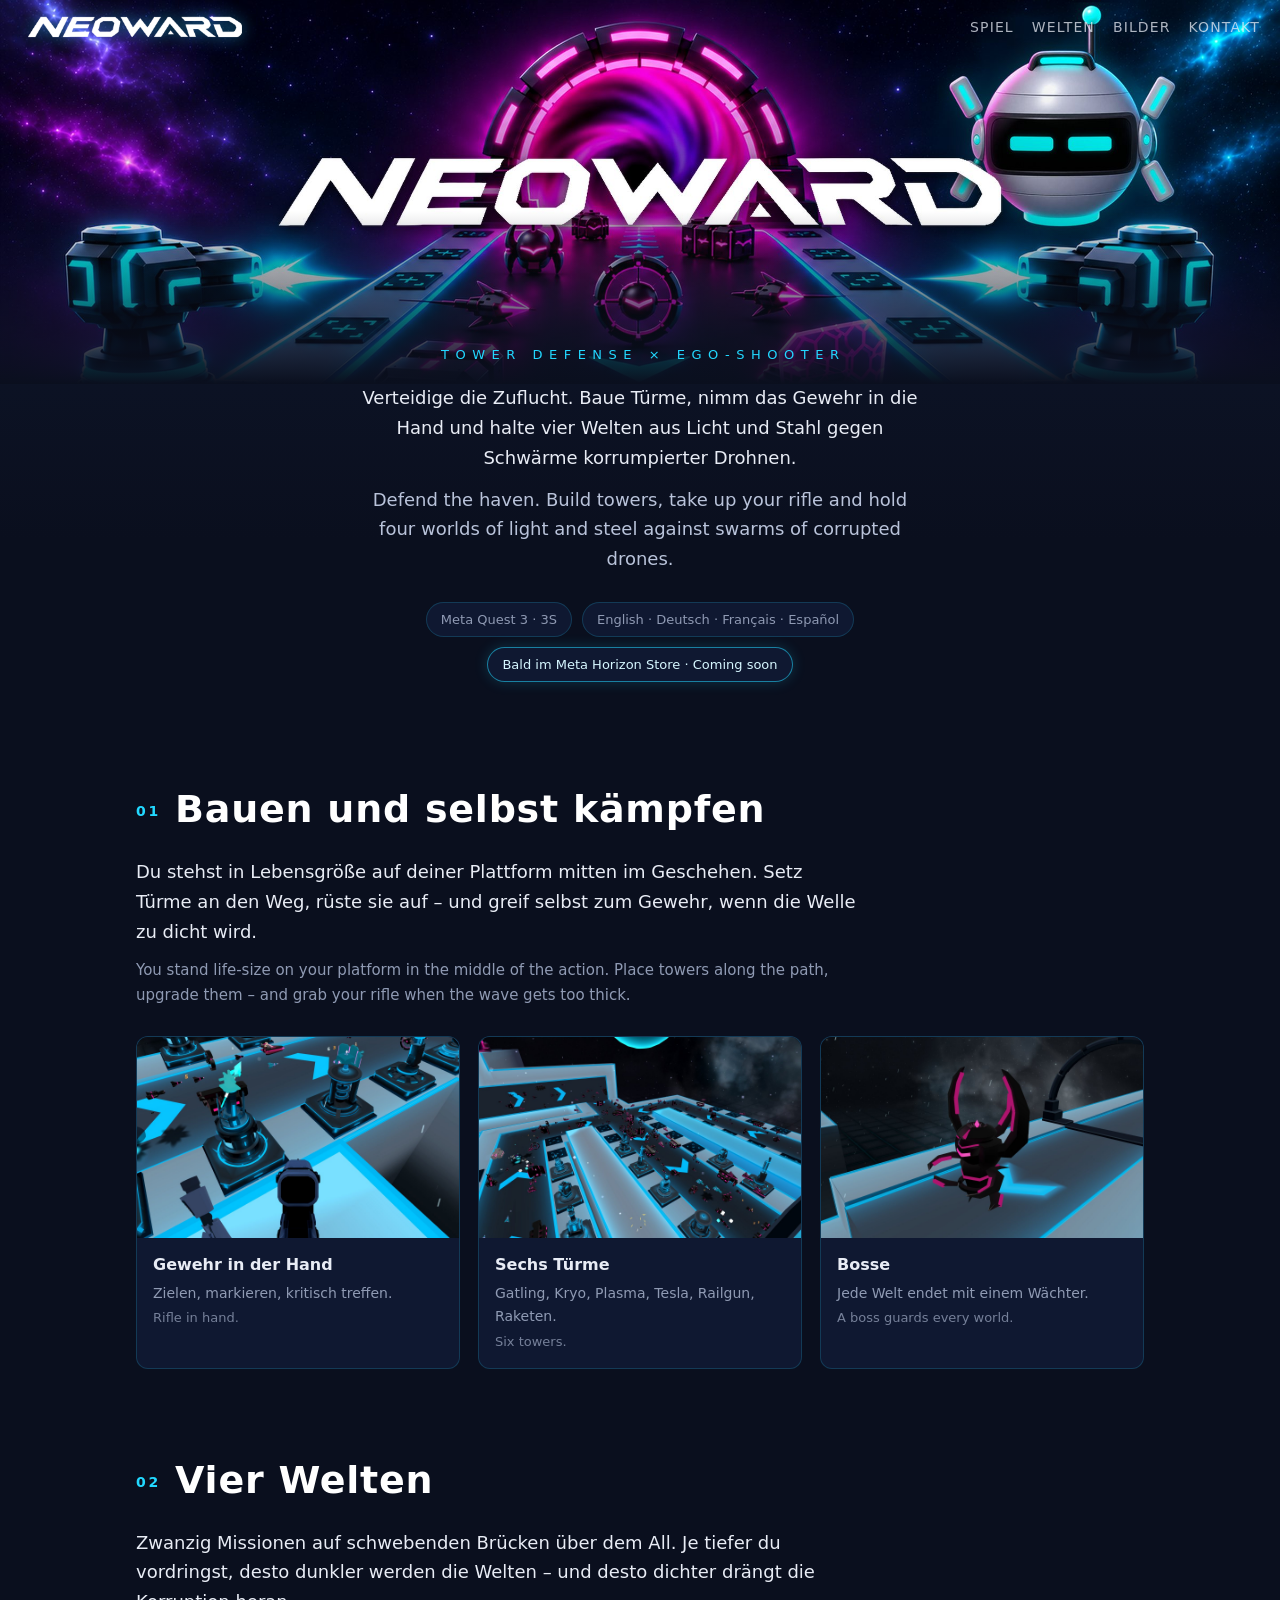
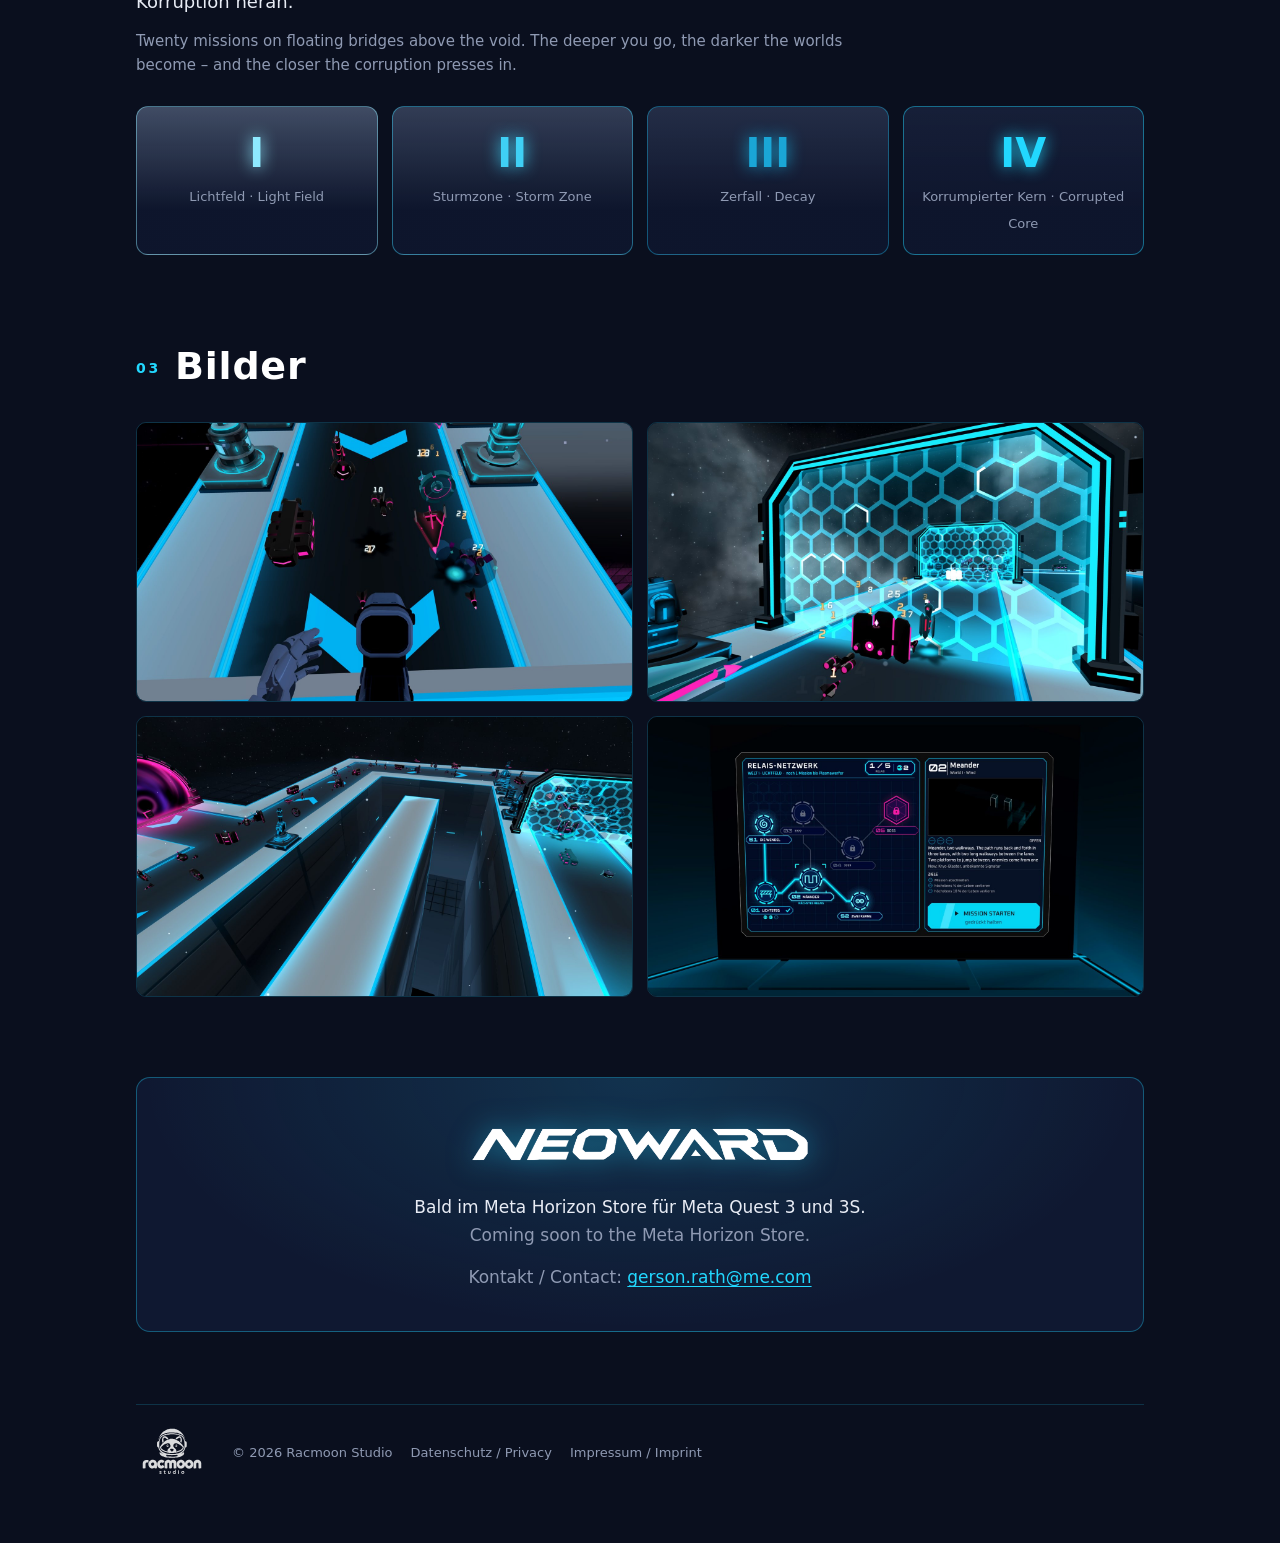
==== commit bf1cdd0b: "Neues Grafikpaket, weniger Magenta, aktuelle Bilder, vier Sprachen Co-Authored-By: Claude Opus 5.5 <" ====
--- a/index.html
+++ b/index.html
@@ -4,12 +4,12 @@
 <meta charset="utf-8">
 <meta name="viewport" content="width=device-width, initial-scale=1">
 <title>NEOWARD – Tower Defense × Ego-Shooter für Meta Quest</title>
-<meta name="description" content="NEOWARD – Tower Defense und Ego-Shooter für Meta Quest 3 und 3S. Baue Türme, nimm das Gewehr in die Hand und verteidige den Kern.">
+<meta name="description" content="NEOWARD – Tower Defense und Ego-Shooter für Meta Quest 3 und 3S. Baue Türme, nimm das Gewehr in die Hand und verteidige die Zuflucht.">
 <meta property="og:type" content="website">
 <meta property="og:title" content="NEOWARD – Tower Defense × Ego-Shooter">
 <meta property="og:description" content="Für Meta Quest 3 · 3S. Bald im Meta Horizon Store.">
 <meta property="og:image" content="https://neoward.github.io/img/og.jpg">
-<meta name="theme-color" content="#0a0820">
+<meta name="theme-color" content="#0a0f1e">
 <link rel="icon" href="img/gizmo_icon.png">
 <link rel="apple-touch-icon" href="img/apple-touch-icon.png">
 <link rel="stylesheet" href="style.css">
@@ -18,22 +18,22 @@
 </head>
 <body class="home">
 <header class="top">
-  <a class="brand" href="#top"><img src="img/logo.png" alt="NEOWARD" width="1400" height="139"></a>
+  <a class="brand" href="#top"><img src="img/logo.png" alt="NEOWARD" width="1400" height="207"></a>
   <nav><a href="#spiel">Spiel</a><a href="#welten">Welten</a><a href="#bilder">Bilder</a><a href="#kontakt">Kontakt</a></nav>
 </header>
 
 <section class="hero" id="top">
   <picture class="hero-art" data-parallax="0.3">
     <source media="(max-width: 700px)" srcset="img/banner_hoch.jpg">
-    <img src="img/banner.jpg" alt="NEOWARD: Türme am Weg, magentafarbene Drohnen und Gizmo" width="2400" height="720">
+    <img src="img/banner.jpg" alt="NEOWARD: Türme am Weg, das Gegner-Tor und Gizmo" width="2400" height="720">
   </picture>
   <div class="hero-in">
     <p class="kicker">Tower Defense × Ego-Shooter</p>
-    <p class="tag">Verteidige den Kern. Baue Türme, nimm das Gewehr in die Hand und halte vier Welten aus Licht und
+    <p class="tag">Verteidige die Zuflucht. Baue Türme, nimm das Gewehr in die Hand und halte vier Welten aus Licht und
     Stahl gegen Schwärme korrumpierter Drohnen.</p>
-    <p class="tag en">Defend the core. Build towers, take up your rifle and hold four worlds of light and steel against
+    <p class="tag en">Defend the haven. Build towers, take up your rifle and hold four worlds of light and steel against
     swarms of corrupted drones.</p>
-    <div class="badges"><span class="badge">Meta Quest 3 · 3S</span><span class="badge">Deutsch · English</span><span class="badge hot">Bald im Meta Horizon Store · Coming soon</span></div>
+    <div class="badges"><span class="badge">Meta Quest 3 · 3S</span><span class="badge">English · Deutsch · Français · Español</span><span class="badge hot">Bald im Meta Horizon Store · Coming soon</span></div>
   </div>
 </section>
 
@@ -47,21 +47,21 @@
     <div class="feats">
       <figure class="feat"><img src="img/s1.jpg" alt="Blick aus den Augen mit Gewehr" loading="lazy" width="1600" height="900"><figcaption><b>Gewehr in der Hand</b>Zielen, markieren, kritisch treffen. <i>Rifle in hand.</i></figcaption></figure>
       <figure class="feat"><img src="img/s2.jpg" alt="Übersicht: Türme an den Bahnen gegen eine Welle" loading="lazy" width="1600" height="900"><figcaption><b>Sechs Türme</b>Gatling, Kryo, Plasma, Tesla, Railgun, Raketen. <i>Six towers.</i></figcaption></figure>
-      <figure class="feat"><img src="img/s3.jpg" alt="Boss mit Wabenschild am Wandlauf" loading="lazy" width="1600" height="900"><figcaption><b>Bosse</b>Jede Welt endet mit einem Wächter. <i>A boss guards every world.</i></figcaption></figure>
+      <figure class="feat"><img src="img/s3.jpg" alt="Sichelwächter Kael, der Boss der zweiten Welt" loading="lazy" width="1600" height="900"><figcaption><b>Bosse</b>Jede Welt endet mit einem Wächter. <i>A boss guards every world.</i></figcaption></figure>
     </div>
   </section>
 
-  <section class="block" id="welten" data-gizmo="Vier Welten, zwanzig Missionen. Je tiefer wir gehen, desto mehr Magenta … · Four worlds, twenty missions.">
+  <section class="block" id="welten" data-gizmo="Vier Welten, zwanzig Missionen. Je tiefer wir gehen, desto dunkler wird es … · Four worlds, twenty missions.">
     <h2><span>02</span>Vier Welten</h2>
-    <p class="lead">Zwanzig Missionen auf schwebenden Brücken über dem All. Je tiefer du vordringst, desto stärker frisst
-    sich die Korruption in Magenta durch den Himmel.</p>
-    <p class="lead en">Twenty missions on floating bridges above the void. The deeper you go, the more the magenta
-    corruption eats into the sky.</p>
+    <p class="lead">Zwanzig Missionen auf schwebenden Brücken über dem All. Je tiefer du vordringst, desto dunkler werden
+    die Welten – und desto dichter drängt die Korruption heran.</p>
+    <p class="lead en">Twenty missions on floating bridges above the void. The deeper you go, the darker the worlds become
+    – and the closer the corruption presses in.</p>
     <div class="worlds">
-      <div class="world" style="--w:#8eeaff;--k:.08"><b>I</b><span>Welt I · World I</span></div>
-      <div class="world" style="--w:#3fd0f5;--k:.22"><b>II</b><span>Welt II · World II</span></div>
-      <div class="world" style="--w:#1aa6d6;--k:.4"><b>III</b><span>Welt III · World III</span></div>
-      <div class="world" style="--w:#0f7fb0;--k:.65"><b>IV</b><span>Welt IV · World IV</span></div>
+      <div class="world" style="--w:#8eeaff;--k:.34"><b>I</b><span>Lichtfeld · Light Field</span></div>
+      <div class="world" style="--w:#3fd0f5;--k:.24"><b>II</b><span>Sturmzone · Storm Zone</span></div>
+      <div class="world" style="--w:#1aa6d6;--k:.14"><b>III</b><span>Zerfall · Decay</span></div>
+      <div class="world" style="--w:#22d8ff;--k:.05"><b>IV</b><span>Korrumpierter Kern · Corrupted Core</span></div>
     </div>
   </section>
 
@@ -70,14 +70,14 @@
     <div class="gallery">
       <a href="img/s4.jpg" target="_blank" rel="noopener"><img src="img/s4.jpg" alt="Hand am Gewehr, Blick vom Standplatz in eine dichte Welle" loading="lazy" width="1600" height="900"></a>
       <a href="img/s5.jpg" target="_blank" rel="noopener"><img src="img/s5.jpg" alt="Gegner vor dem Wabentor der Zuflucht" loading="lazy" width="1600" height="900"></a>
-      <a href="img/s6.jpg" target="_blank" rel="noopener"><img src="img/s6.jpg" alt="Spawn-Tor aus der Nähe" loading="lazy" width="1600" height="900"></a>
+      <a href="img/s6.jpg" target="_blank" rel="noopener"><img src="img/s6.jpg" alt="Wege und Türme in Welt I, hinten Gegner-Tor und Zuflucht" loading="lazy" width="1600" height="900"></a>
       <a href="img/s7.jpg" target="_blank" rel="noopener"><img src="img/s7.jpg" alt="Levelauswahl: das Relaisnetz" loading="lazy" width="1600" height="900"></a>
     </div>
   </section>
 
   <section class="block" id="kontakt" data-gizmo="Bald im Meta Horizon Store. Ich warte schon! · Coming soon!">
     <div class="cta">
-      <img src="img/logo.png" alt="NEOWARD" width="1400" height="139">
+      <img src="img/logo.png" alt="NEOWARD" width="1400" height="207">
       <p>Bald im Meta Horizon Store für Meta Quest 3 und 3S.<br><span class="muted">Coming soon to the Meta Horizon Store.</span></p>
       <p class="muted small">Kontakt / Contact: <span class="em" data-u="htar.nosreg" data-d="moc.em">gerson.rath [at] me [punkt] com</span></p>
     </div>
--- a/style.css
+++ b/style.css
@@ -1,8 +1,9 @@
-/* NEOWARD – Webseite. Farben wie im Spiel: Navy, Holo-Cyan (Spieler), Magenta (Gegner) */
+/* NEOWARD – Webseite. Farben wie im Spiel (seit 4.99.548): Navy und kühles Grau, Holo-Cyan für alles Eigene;
+   Magenta nur sparsam für die Gegner (22.11.: weniger Magenta, wie in den aktuellen Screenshots) */
 :root {
-  --bg: #0a0820; --bg2: #120d33; --panel: rgba(18, 28, 58, 0.72);
+  --bg: #0a0f1e; --bg2: #111a33; --panel: rgba(18, 28, 58, 0.72);
   --text: #e8ecf5; --muted: #8f9ab3; --line: rgba(34, 216, 255, 0.18);
-  --cyan: #22d8ff; --magenta: #ff289f;
+  --cyan: #22d8ff; --magenta: #ff289f; --steel: #9fb2c8;
 }
 * { box-sizing: border-box; }
 html { background: var(--bg); }
@@ -11,7 +12,7 @@
   font: 16px/1.65 system-ui, -apple-system, "Segoe UI", Roboto, sans-serif;
   background:
     radial-gradient(ellipse 80% 50% at 50% -10%, rgba(34, 216, 255, 0.16), transparent 70%),
-    radial-gradient(ellipse 60% 40% at 100% 0%, rgba(255, 40, 159, 0.10), transparent 70%),
+    radial-gradient(ellipse 60% 40% at 100% 0%, rgba(159, 178, 200, 0.08), transparent 70%),
     linear-gradient(180deg, var(--bg2), var(--bg) 60%);
   background-attachment: fixed;
 }
@@ -35,13 +36,13 @@
 .hero .title { font-size: clamp(40px, 11vw, 76px); font-weight: 800; letter-spacing: 0.22em; margin: 0 0 12px;
   padding-left: 0.22em; color: #fff; text-shadow: 0 0 18px rgba(34, 216, 255, 0.7), 0 0 48px rgba(34, 216, 255, 0.35); }
 .hero .line { width: 120px; height: 2px; margin: 0 auto 24px;
-  background: linear-gradient(90deg, transparent, var(--cyan), var(--magenta), transparent); }
+  background: linear-gradient(90deg, transparent, var(--cyan), transparent); }
 .hero .tag { font-size: 18px; max-width: 560px; margin: 0 auto 12px; }
 .hero .tag.en { font-size: 15px; color: var(--muted); }
 .badges { display: flex; justify-content: center; flex-wrap: wrap; gap: 10px; margin-top: 28px; }
 .badge { border: 1px solid var(--line); border-radius: 999px; padding: 6px 14px; font-size: 13px; color: var(--muted);
   background: var(--panel); }
-.badge.hot { border-color: rgba(255, 40, 159, 0.45); color: #ffd0e8; }
+.badge.hot { border-color: rgba(34, 216, 255, 0.55); color: #d6f7ff; box-shadow: 0 0 14px rgba(34, 216, 255, .18); }
 .card { background: var(--panel); border: 1px solid var(--line); border-radius: 10px; padding: 18px 22px;
   margin-top: 32px; text-align: center; }
 
@@ -82,7 +83,7 @@
 .block { padding: 72px 0 8px; opacity: 0; transform: translateY(24px); transition: opacity .7s, transform .7s; }
 .block.seen { opacity: 1; transform: none; }
 .block h2 { font-size: clamp(26px, 4.5vw, 38px); color: #fff; margin: 0 0 16px; font-weight: 800; letter-spacing: .02em; }
-.block h2 span { display: inline-block; font-size: 14px; color: var(--magenta); letter-spacing: .2em; margin-right: 14px;
+.block h2 span { display: inline-block; font-size: 14px; color: var(--cyan); letter-spacing: .2em; margin-right: 14px;
   vertical-align: middle; font-weight: 700; }
 .lead { font-size: 18px; max-width: 720px; }
 .lead.en { font-size: 15px; color: var(--muted); }
@@ -98,7 +99,7 @@
 
 .worlds { display: grid; grid-template-columns: repeat(4, 1fr); gap: 14px; margin-top: 28px; }
 .world { position: relative; border-radius: 12px; padding: 26px 12px 18px; text-align: center; overflow: hidden;
-  background: linear-gradient(180deg, rgba(255, 40, 159, var(--k)), rgba(7, 11, 26, .2) 70%), var(--panel);
+  background: linear-gradient(180deg, rgba(159, 178, 200, var(--k)), rgba(7, 11, 26, .2) 70%), var(--panel);
   border: 1px solid color-mix(in srgb, var(--w) 45%, transparent); }
 .world b { display: block; font-size: 40px; line-height: 1; color: var(--w); text-shadow: 0 0 16px var(--w); margin-bottom: 10px; }
 .world span { font-size: 13px; color: var(--muted); }
@@ -108,7 +109,7 @@
 .gallery img { display: block; width: 100%; height: auto; aspect-ratio: 16 / 9; object-fit: cover; transition: transform .4s; }
 .gallery a:hover img { transform: scale(1.04); }
 
-.cta { text-align: center; padding: 40px 20px; border-radius: 14px; border: 1px solid rgba(255, 40, 159, .35);
+.cta { text-align: center; padding: 40px 20px; border-radius: 14px; border: 1px solid rgba(34, 216, 255, .35);
   background: radial-gradient(ellipse at 50% 0%, rgba(34, 216, 255, .14), transparent 70%), var(--panel); }
 .cta img { width: min(360px, 70vw); height: auto; filter: drop-shadow(0 0 14px rgba(34, 216, 255, .5)); }
 .cta p { font-size: 17px; margin: 14px 0 0; }
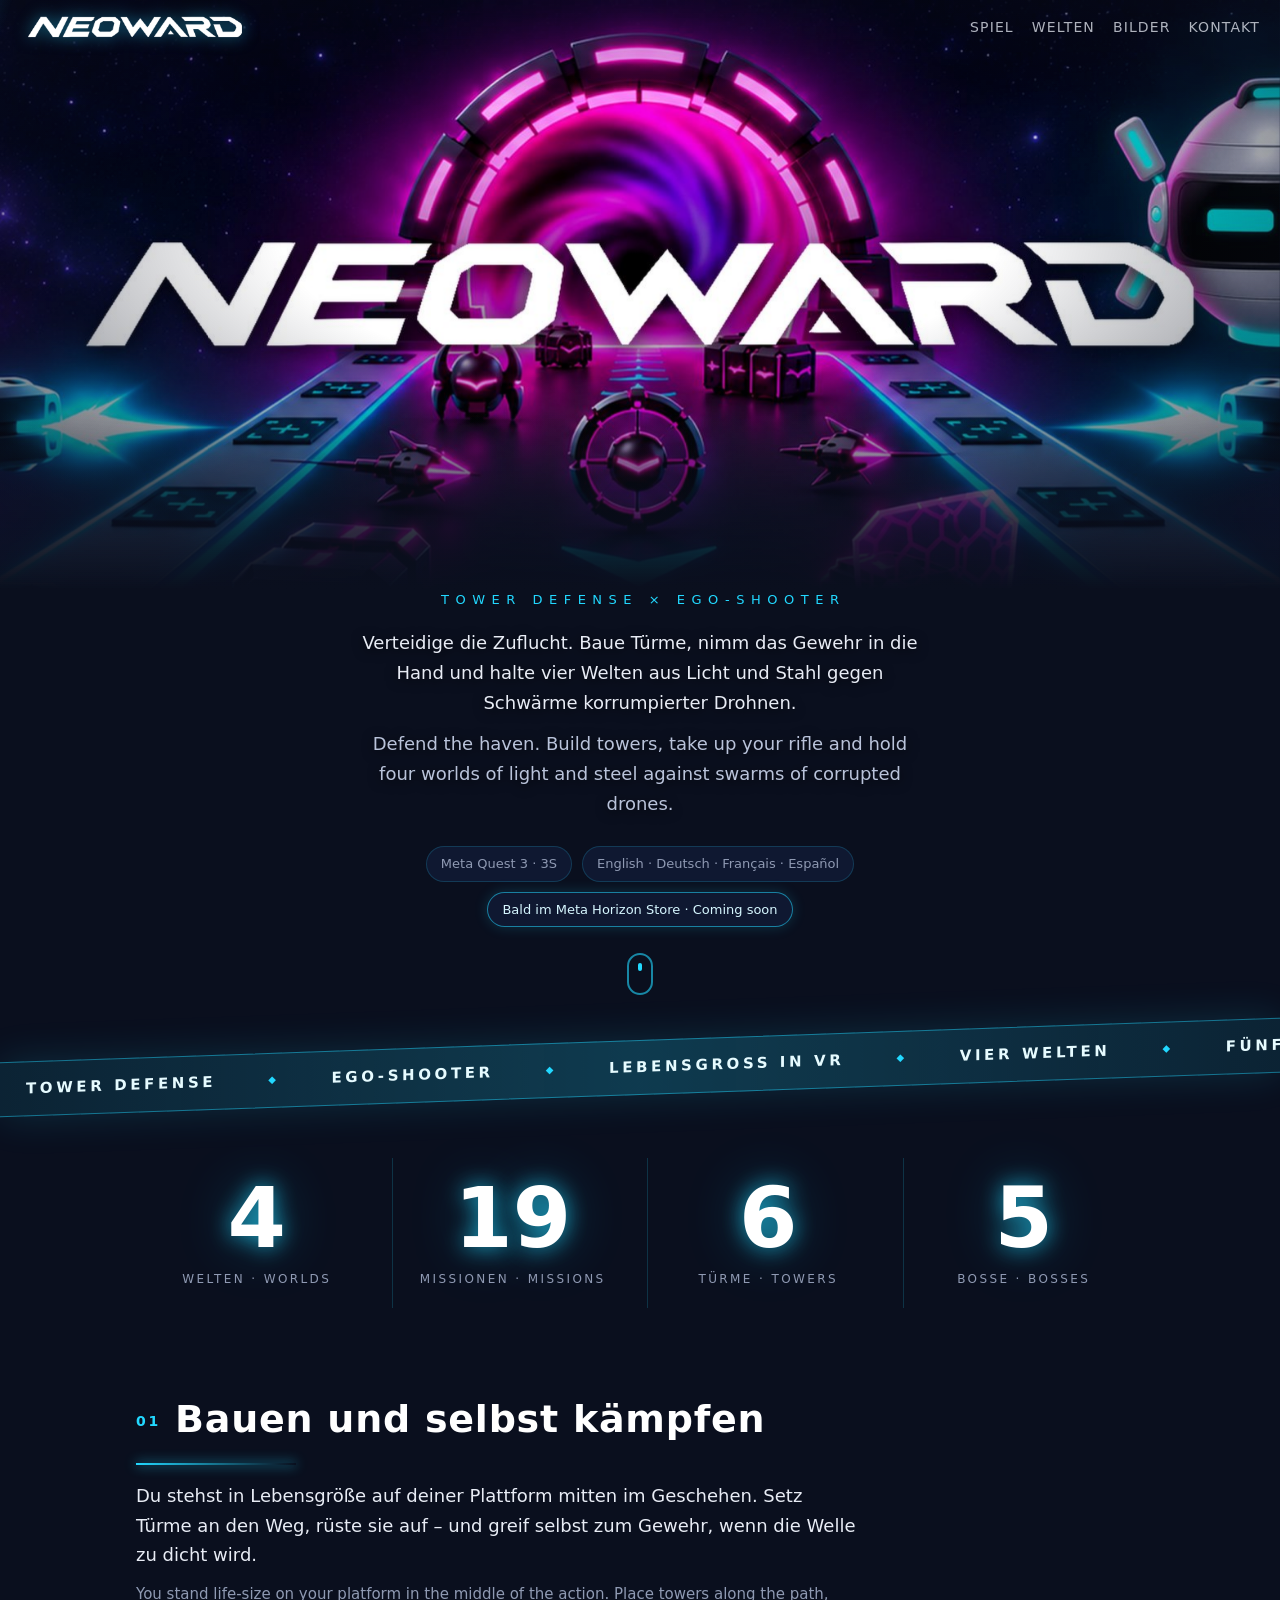
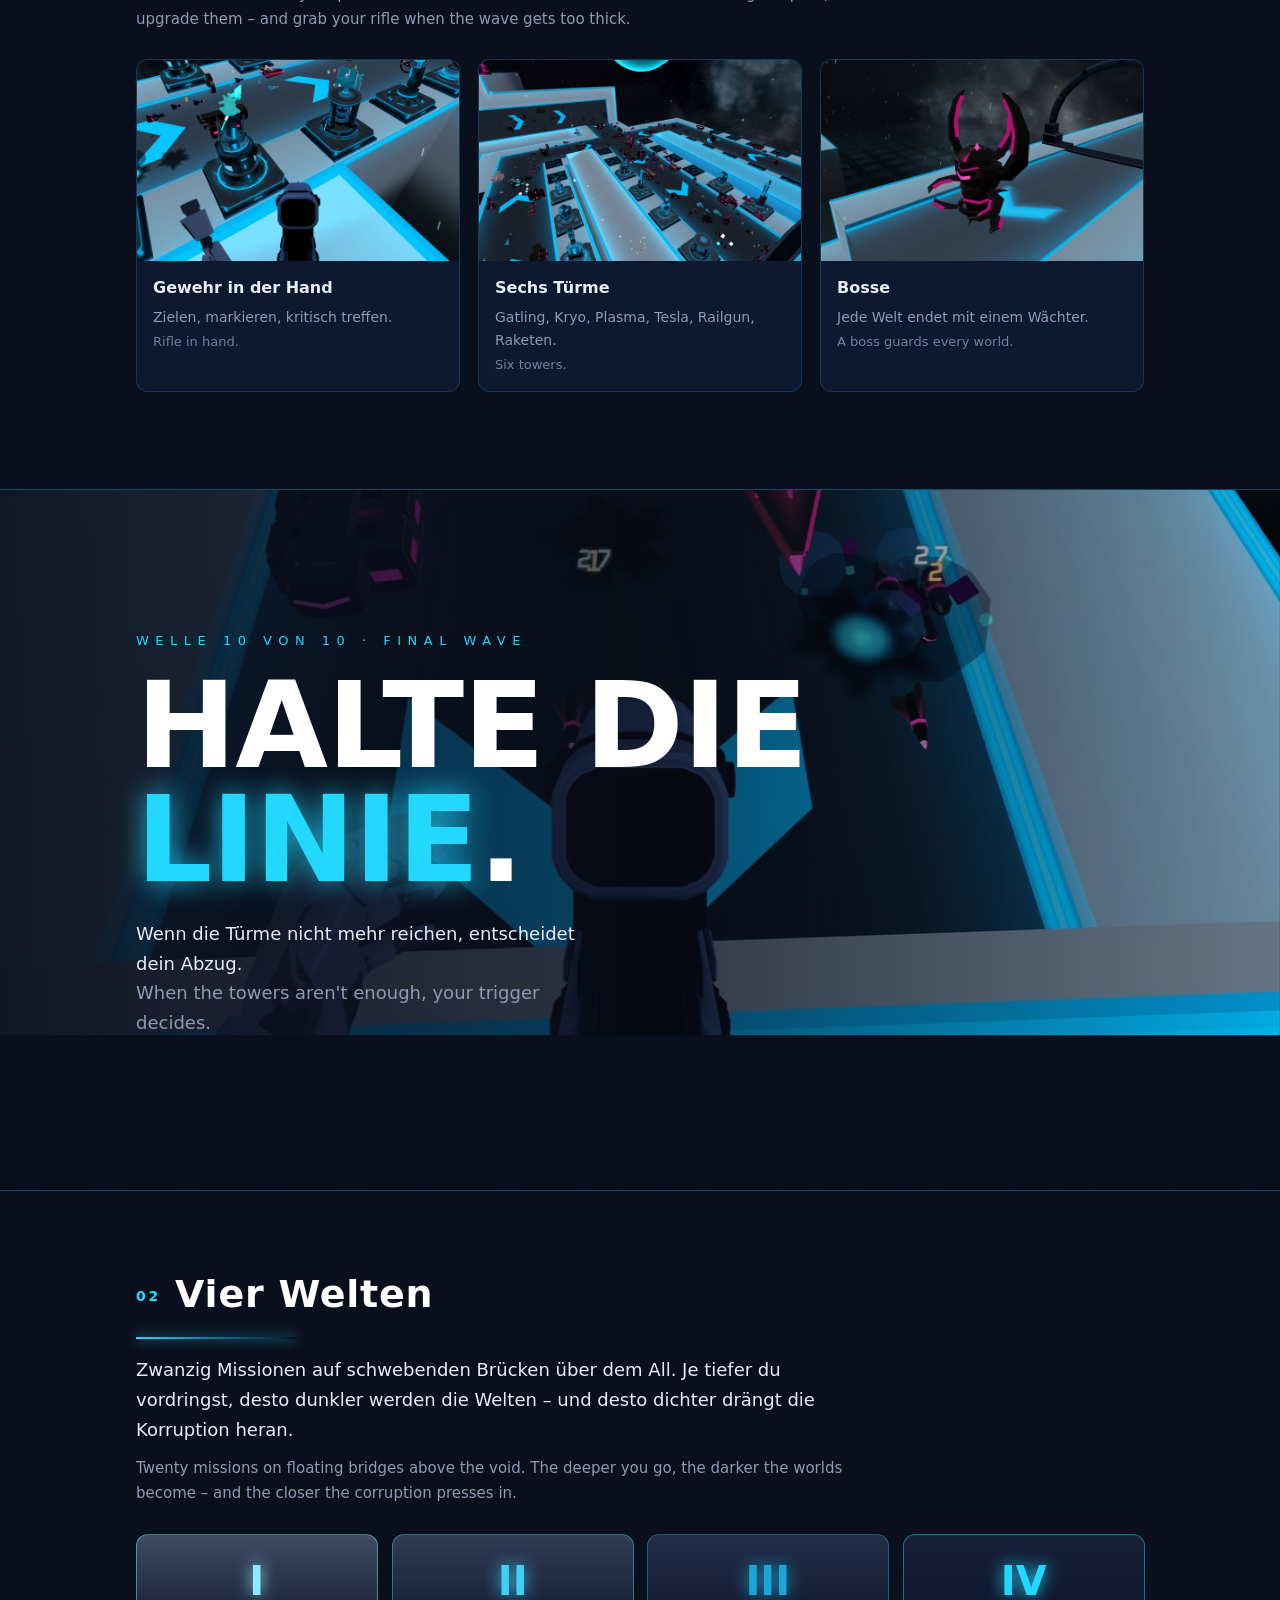
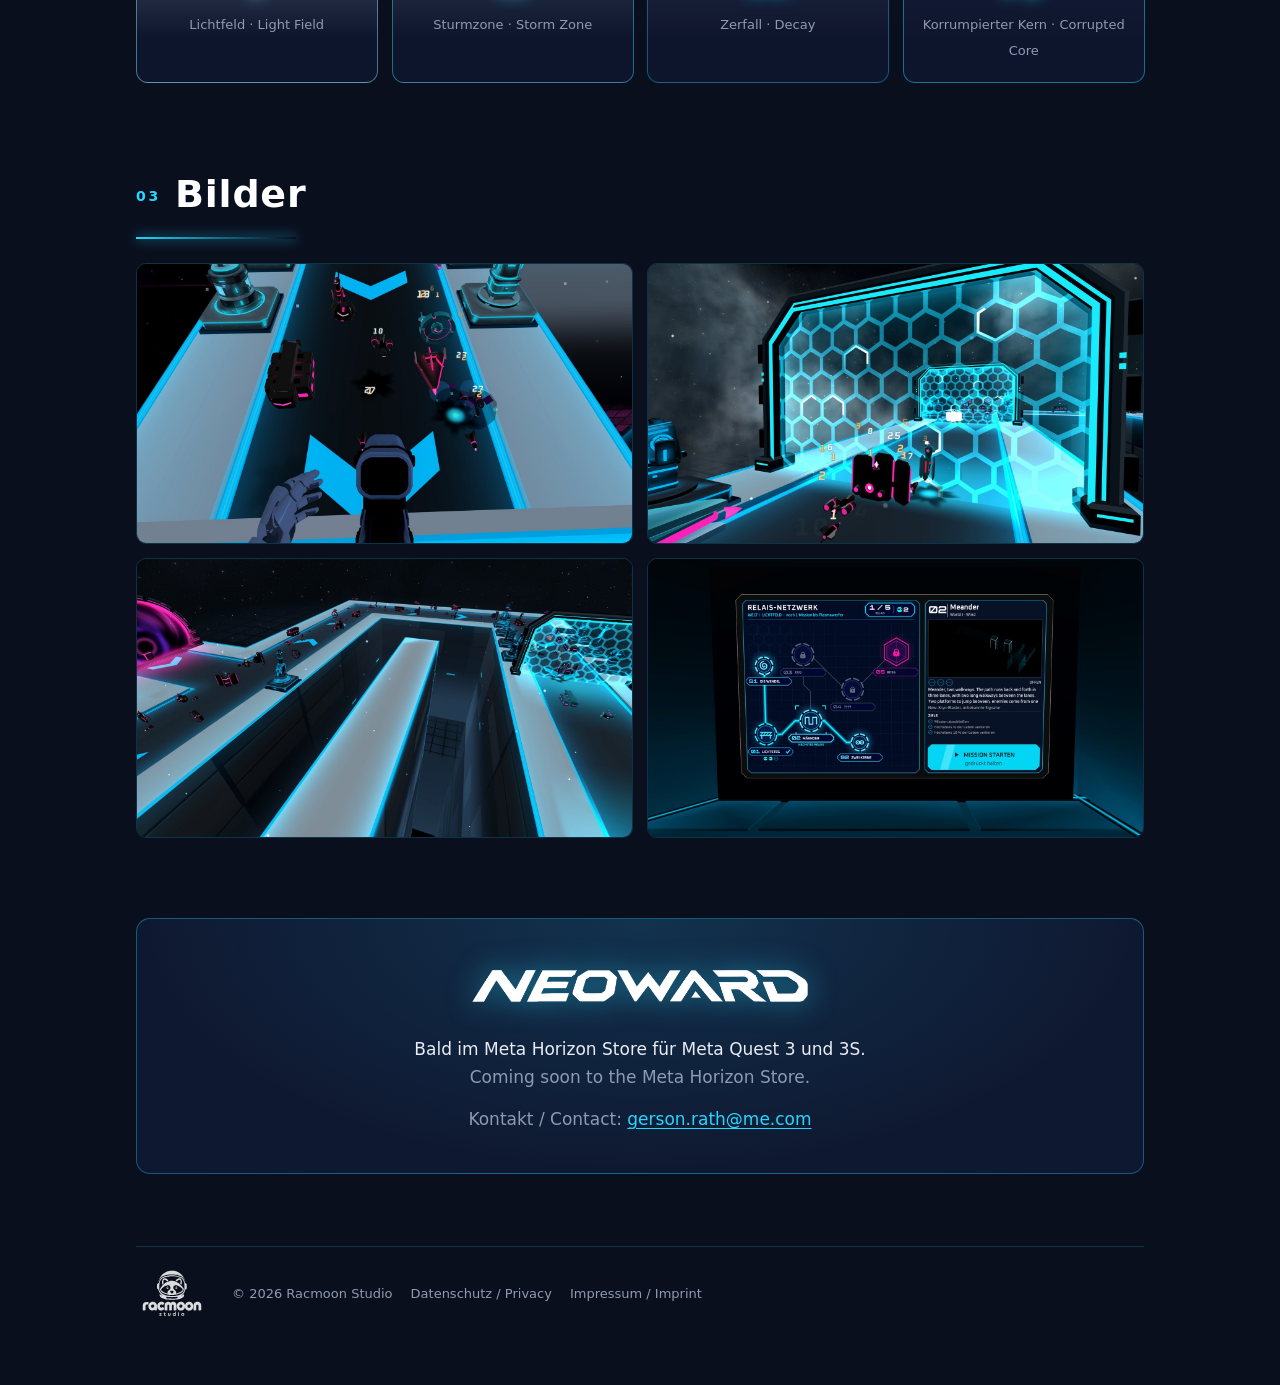
==== commit bf4f3ed2: "Startseite krasser: Vollbild-Held, Sternenfeld, Zahlen, Laufband, Welle, Zielkreuz, Bildbetrachter" ====
--- a/index.html
+++ b/index.html
@@ -15,8 +15,12 @@
 <link rel="stylesheet" href="style.css">
 <script src="email.js" defer></script>
 <script src="gizmo.js" defer></script>
+<script src="fx.js" defer></script>
 </head>
 <body class="home">
+<canvas id="stars" aria-hidden="true"></canvas>
+<div class="progress" aria-hidden="true"></div>
+<div class="reticle" aria-hidden="true"></div>
 <header class="top">
   <a class="brand" href="#top"><img src="img/logo.png" alt="NEOWARD" width="1400" height="207"></a>
   <nav><a href="#spiel">Spiel</a><a href="#welten">Welten</a><a href="#bilder">Bilder</a><a href="#kontakt">Kontakt</a></nav>
@@ -27,6 +31,7 @@
     <source media="(max-width: 700px)" srcset="img/banner_hoch.jpg">
     <img src="img/banner.jpg" alt="NEOWARD: Türme am Weg, das Gegner-Tor und Gizmo" width="2400" height="720">
   </picture>
+  <div class="sweep" aria-hidden="true"></div>
   <div class="hero-in">
     <p class="kicker">Tower Defense × Ego-Shooter</p>
     <p class="tag">Verteidige die Zuflucht. Baue Türme, nimm das Gewehr in die Hand und halte vier Welten aus Licht und
@@ -34,10 +39,23 @@
     <p class="tag en">Defend the haven. Build towers, take up your rifle and hold four worlds of light and steel against
     swarms of corrupted drones.</p>
     <div class="badges"><span class="badge">Meta Quest 3 · 3S</span><span class="badge">English · Deutsch · Français · Español</span><span class="badge hot">Bald im Meta Horizon Store · Coming soon</span></div>
+    <a class="down" href="#spiel" aria-label="Weiter"><span></span></a>
   </div>
 </section>
 
+<div class="ticker" aria-hidden="true"><div class="run">
+  <span>Tower Defense</span><span>Ego-Shooter</span><span>Lebensgroß in VR</span><span>Vier Welten</span><span>Fünf Bosse</span><span>Sechs Türme</span><span>Verteidige die Zuflucht</span><span>Defend the haven</span>
+  <span>Tower Defense</span><span>Ego-Shooter</span><span>Lebensgroß in VR</span><span>Vier Welten</span><span>Fünf Bosse</span><span>Sechs Türme</span><span>Verteidige die Zuflucht</span><span>Defend the haven</span>
+</div></div>
+
 <main>
+  <section class="stats block">
+    <div><b data-n="4">4</b><span>Welten · Worlds</span></div>
+    <div><b data-n="20">20</b><span>Missionen · Missions</span></div>
+    <div><b data-n="6">6</b><span>Türme · Towers</span></div>
+    <div><b data-n="5">5</b><span>Bosse · Bosses</span></div>
+  </section>
+
   <section class="block" id="spiel" data-gizmo="Ich bin Gizmo, deine Begleiterin. Du baust, ich funke! · I'm Gizmo, your companion.">
     <h2><span>01</span>Bauen und selbst kämpfen</h2>
     <p class="lead">Du stehst in Lebensgröße auf deiner Plattform mitten im Geschehen. Setz Türme an den Weg, rüste sie
@@ -45,9 +63,18 @@
     <p class="lead en">You stand life-size on your platform in the middle of the action. Place towers along the path,
     upgrade them – and grab your rifle when the wave gets too thick.</p>
     <div class="feats">
-      <figure class="feat"><img src="img/s1.jpg" alt="Blick aus den Augen mit Gewehr" loading="lazy" width="1600" height="900"><figcaption><b>Gewehr in der Hand</b>Zielen, markieren, kritisch treffen. <i>Rifle in hand.</i></figcaption></figure>
-      <figure class="feat"><img src="img/s2.jpg" alt="Übersicht: Türme an den Bahnen gegen eine Welle" loading="lazy" width="1600" height="900"><figcaption><b>Sechs Türme</b>Gatling, Kryo, Plasma, Tesla, Railgun, Raketen. <i>Six towers.</i></figcaption></figure>
-      <figure class="feat"><img src="img/s3.jpg" alt="Sichelwächter Kael, der Boss der zweiten Welt" loading="lazy" width="1600" height="900"><figcaption><b>Bosse</b>Jede Welt endet mit einem Wächter. <i>A boss guards every world.</i></figcaption></figure>
+      <figure class="feat tilt"><img src="img/s1.jpg" alt="Blick aus den Augen mit Gewehr" loading="lazy" width="1600" height="900"><figcaption><b>Gewehr in der Hand</b>Zielen, markieren, kritisch treffen. <i>Rifle in hand.</i></figcaption></figure>
+      <figure class="feat tilt"><img src="img/s2.jpg" alt="Übersicht: Türme an den Bahnen gegen eine Welle" loading="lazy" width="1600" height="900"><figcaption><b>Sechs Türme</b>Gatling, Kryo, Plasma, Tesla, Railgun, Raketen. <i>Six towers.</i></figcaption></figure>
+      <figure class="feat tilt"><img src="img/s3.jpg" alt="Sichelwächter Kael, der Boss der zweiten Welt" loading="lazy" width="1600" height="900"><figcaption><b>Bosse</b>Jede Welt endet mit einem Wächter. <i>A boss guards every world.</i></figcaption></figure>
+    </div>
+  </section>
+
+  <section class="wave" aria-label="Die Welle">
+    <div class="wave-art" data-parallax="-0.12"><img src="img/s4.jpg" alt="Blick vom Standplatz in eine dichte Welle" loading="lazy" width="1600" height="900"></div>
+    <div class="wave-in">
+      <p class="kicker">Welle 10 von 10 · Final wave</p>
+      <p class="big">Halte die <em>Linie</em>.</p>
+      <p class="lead">Wenn die Türme nicht mehr reichen, entscheidet dein Abzug.<br><span class="muted">When the towers aren't enough, your trigger decides.</span></p>
     </div>
   </section>
 
@@ -58,20 +85,20 @@
     <p class="lead en">Twenty missions on floating bridges above the void. The deeper you go, the darker the worlds become
     – and the closer the corruption presses in.</p>
     <div class="worlds">
-      <div class="world" style="--w:#8eeaff;--k:.34"><b>I</b><span>Lichtfeld · Light Field</span></div>
-      <div class="world" style="--w:#3fd0f5;--k:.24"><b>II</b><span>Sturmzone · Storm Zone</span></div>
-      <div class="world" style="--w:#1aa6d6;--k:.14"><b>III</b><span>Zerfall · Decay</span></div>
-      <div class="world" style="--w:#22d8ff;--k:.05"><b>IV</b><span>Korrumpierter Kern · Corrupted Core</span></div>
+      <div class="world tilt" style="--w:#8eeaff;--k:.34"><b>I</b><span>Lichtfeld · Light Field</span></div>
+      <div class="world tilt" style="--w:#3fd0f5;--k:.24"><b>II</b><span>Sturmzone · Storm Zone</span></div>
+      <div class="world tilt" style="--w:#1aa6d6;--k:.14"><b>III</b><span>Zerfall · Decay</span></div>
+      <div class="world tilt" style="--w:#22d8ff;--k:.05"><b>IV</b><span>Korrumpierter Kern · Corrupted Core</span></div>
     </div>
   </section>
 
   <section class="block" id="bilder" data-gizmo="Bilder direkt aus dem Spiel. Sieht gut aus, oder? · Straight from the game.">
     <h2><span>03</span>Bilder</h2>
     <div class="gallery">
-      <a href="img/s4.jpg" target="_blank" rel="noopener"><img src="img/s4.jpg" alt="Hand am Gewehr, Blick vom Standplatz in eine dichte Welle" loading="lazy" width="1600" height="900"></a>
-      <a href="img/s5.jpg" target="_blank" rel="noopener"><img src="img/s5.jpg" alt="Gegner vor dem Wabentor der Zuflucht" loading="lazy" width="1600" height="900"></a>
-      <a href="img/s6.jpg" target="_blank" rel="noopener"><img src="img/s6.jpg" alt="Wege und Türme in Welt I, hinten Gegner-Tor und Zuflucht" loading="lazy" width="1600" height="900"></a>
-      <a href="img/s7.jpg" target="_blank" rel="noopener"><img src="img/s7.jpg" alt="Levelauswahl: das Relaisnetz" loading="lazy" width="1600" height="900"></a>
+      <a class="shot" href="img/s4.jpg" target="_blank" rel="noopener"><img src="img/s4.jpg" alt="Hand am Gewehr, Blick vom Standplatz in eine dichte Welle" loading="lazy" width="1600" height="900"></a>
+      <a class="shot" href="img/s5.jpg" target="_blank" rel="noopener"><img src="img/s5.jpg" alt="Gegner vor dem Wabentor der Zuflucht" loading="lazy" width="1600" height="900"></a>
+      <a class="shot" href="img/s6.jpg" target="_blank" rel="noopener"><img src="img/s6.jpg" alt="Wege und Türme in Welt I, hinten Gegner-Tor und Zuflucht" loading="lazy" width="1600" height="900"></a>
+      <a class="shot" href="img/s7.jpg" target="_blank" rel="noopener"><img src="img/s7.jpg" alt="Levelauswahl: das Relaisnetz" loading="lazy" width="1600" height="900"></a>
     </div>
   </section>
 
@@ -90,5 +117,6 @@
   <div class="bubble" id="gizmo-say"></div>
   <img src="img/gizmo.png" alt="" width="356" height="358">
 </aside>
+<div class="lightbox" hidden><img alt=""></div>
 </body>
 </html>
--- a/style.css
+++ b/style.css
@@ -143,3 +143,115 @@
   .gizmo img, .kicker, .home .hero .tag, .home .badges { animation: none; }
   .block { opacity: 1; transform: none; transition: none; }
 }
+
+/* ===== 22.11. „krasser“: Vollbild-Held, Sternenfeld, Zielkreuz, Zahlen, Laufband, Welle, Bildbetrachter ===== */
+#stars { position: fixed; inset: 0; width: 100%; height: 100%; z-index: -1; pointer-events: none; }
+.progress { position: fixed; top: 0; left: 0; height: 2px; width: 100%; z-index: 40; transform-origin: 0 50%; transform: scaleX(0);
+  background: linear-gradient(90deg, transparent, var(--cyan)); box-shadow: 0 0 10px var(--cyan); }
+
+/* Held füllt den Schirm */
+.home .hero { min-height: 100svh; display: flex; flex-direction: column; justify-content: flex-end; }
+.home .hero .hero-art { position: relative; height: min(46vw, 100svh - 300px); min-height: 360px; overflow: hidden; }
+.home .hero .hero-art img { width: 100%; height: 100%; object-fit: cover; object-position: 50% 45%; animation: zoom 18s ease-out both, lit 1.8s ease-out both; }
+.hero-art::before { content: ""; position: absolute; inset: 0; z-index: 1;
+  background: radial-gradient(ellipse 70% 60% at 50% 40%, transparent 40%, rgba(10, 15, 30, .65)); }
+.hero-art::after { z-index: 1; height: 30%; }
+.home .hero { justify-content: center; }
+.hero-in { z-index: 2; margin-top: 0; padding-bottom: 28px; }
+@keyframes zoom { from { transform: scale(1.12); } to { transform: scale(1); } }
+@keyframes lit { from { filter: brightness(.25) saturate(1.4); } to { filter: none; } }
+.sweep { position: absolute; inset: 0; z-index: 1; pointer-events: none; overflow: hidden; }
+.sweep::before { content: ""; position: absolute; top: -20%; bottom: -20%; width: 18%; left: -30%; transform: skewX(-18deg);
+  background: linear-gradient(90deg, transparent, rgba(34, 216, 255, .16), rgba(255, 255, 255, .22), rgba(34, 216, 255, .16), transparent);
+  animation: sweep 7s 1.2s ease-in-out infinite; }
+@keyframes sweep { 0% { left: -30%; } 35%, 100% { left: 130%; } }
+.home .hero .tag { text-shadow: 0 2px 12px rgba(0, 0, 0, .8); }
+.down { display: inline-block; margin-top: 26px; width: 26px; height: 42px; border: 2px solid rgba(34, 216, 255, .6); border-radius: 14px; position: relative;
+  animation: rise 1s .7s ease-out both; }
+.down span { position: absolute; left: 50%; top: 8px; width: 4px; height: 8px; margin-left: -2px; border-radius: 2px; background: var(--cyan);
+  animation: wheel 1.8s ease-in-out infinite; }
+@keyframes wheel { 0% { opacity: 0; transform: translateY(0); } 30% { opacity: 1; } 100% { opacity: 0; transform: translateY(14px); } }
+
+/* Laufband */
+.ticker { position: relative; overflow: hidden; margin: 8px 0 0; padding: 14px 0; transform: skewY(-2deg);
+  background: linear-gradient(90deg, rgba(34, 216, 255, .1), rgba(34, 216, 255, .22), rgba(34, 216, 255, .1));
+  border-block: 1px solid rgba(34, 216, 255, .45); box-shadow: 0 0 40px rgba(34, 216, 255, .15); }
+.ticker .run { display: flex; width: max-content; animation: run 38s linear infinite; }
+.ticker span { white-space: nowrap; font-weight: 800; text-transform: uppercase; letter-spacing: .24em; font-size: 15px; color: #e6fbff; padding: 0 26px; }
+.ticker span::after { content: "◆"; color: var(--cyan); margin-left: 52px; font-size: 10px; vertical-align: middle; }
+@keyframes run { to { transform: translateX(-50%); } }
+
+/* Zahlen */
+.stats { display: grid; grid-template-columns: repeat(4, 1fr); gap: 14px; padding-top: 64px; text-align: center; }
+.stats div { padding: 18px 8px; border-left: 1px solid var(--line); }
+.stats div:first-child { border-left: 0; }
+.stats b { display: block; font-size: clamp(44px, 9vw, 84px); line-height: 1; font-weight: 900; color: #fff;
+  text-shadow: 0 0 22px rgba(34, 216, 255, .75), 0 0 60px rgba(34, 216, 255, .3); font-variant-numeric: tabular-nums; }
+.stats span { display: block; margin-top: 10px; font-size: 12px; letter-spacing: .2em; text-transform: uppercase; color: var(--muted); }
+
+/* Überschriften mit Leuchtstrich */
+.block h2 { position: relative; padding-bottom: 14px; }
+.block h2::after { content: ""; position: absolute; left: 0; bottom: 0; height: 2px; width: 0; background: linear-gradient(90deg, var(--cyan), transparent);
+  box-shadow: 0 0 12px var(--cyan); transition: width 1s .3s ease-out; }
+.block.seen h2::after { width: 160px; }
+
+/* Kippende Karten mit Lichtfleck */
+.tilt { transform-style: preserve-3d; will-change: transform; }
+.feat.tilt { position: relative; }
+.feat.tilt::after, .world.tilt::after { content: ""; position: absolute; inset: 0; pointer-events: none; opacity: 0; transition: opacity .3s;
+  background: radial-gradient(circle at var(--mx, 50%) var(--my, 50%), rgba(34, 216, 255, .22), transparent 45%); }
+.feat.tilt:hover::after, .world.tilt:hover::after { opacity: 1; }
+.feat:hover { transform: none; }
+.world { transition: border-color .3s, box-shadow .3s; }
+.world:hover { border-color: var(--w); box-shadow: 0 0 34px color-mix(in srgb, var(--w) 30%, transparent); }
+
+/* Die Welle: Bild über die volle Breite */
+.wave { position: relative; margin: 88px calc(50% - 50vw) 0; min-height: 78vh; display: flex; align-items: center; overflow: hidden;
+  border-block: 1px solid rgba(34, 216, 255, .3); }
+.wave-art { position: absolute; inset: -12% 0; will-change: transform; }
+.wave-art img { width: 100%; height: 100%; object-fit: cover; }
+.wave::before { content: ""; position: absolute; inset: 0; z-index: 1;
+  background: linear-gradient(90deg, rgba(10, 15, 30, .94) 0%, rgba(10, 15, 30, .7) 45%, rgba(10, 15, 30, .1) 100%); }
+.wave-in { position: relative; z-index: 2; max-width: 1040px; width: 100%; margin: 0 auto; padding: 48px 16px; }
+.wave .kicker { text-align: left; padding-left: 0; }
+.big { font-size: clamp(48px, 10vw, 120px); line-height: .95; font-weight: 900; margin: 0 0 22px; text-transform: uppercase; letter-spacing: -.01em; color: #fff; }
+.big em { font-style: normal; color: var(--cyan); text-shadow: 0 0 28px rgba(34, 216, 255, .8); }
+.wave .lead { max-width: 480px; }
+
+/* Bildbetrachter */
+.lightbox { position: fixed; inset: 0; z-index: 60; display: flex; align-items: center; justify-content: center; padding: 16px;
+  background: rgba(5, 8, 18, .92); backdrop-filter: blur(6px); cursor: zoom-out; animation: fade .25s ease-out; }
+.lightbox[hidden] { display: none; }
+.lightbox img { max-width: 100%; max-height: 100%; border-radius: 8px; border: 1px solid rgba(34, 216, 255, .5);
+  box-shadow: 0 0 60px rgba(34, 216, 255, .25); animation: pop .3s ease-out; }
+@keyframes fade { from { opacity: 0; } }
+@keyframes pop { from { transform: scale(.94); opacity: 0; } }
+
+/* Zielkreuz als Mauszeiger (nur mit Maus) */
+.reticle { display: none; }
+@media (hover: hover) and (pointer: fine) {
+  .reticle { display: block; position: fixed; left: 0; top: 0; z-index: 70; width: 34px; height: 34px; margin: -17px 0 0 -17px; pointer-events: none;
+    border: 1.5px solid rgba(34, 216, 255, .85); border-radius: 50%; opacity: 0; transition: width .2s, height .2s, margin .2s, opacity .3s, border-color .2s;
+    box-shadow: 0 0 10px rgba(34, 216, 255, .5); transform: translate3d(-200px, -200px, 0); }
+  .reticle::before, .reticle::after { content: ""; position: absolute; left: 50%; top: 50%; background: var(--cyan); }
+  .reticle::before { width: 4px; height: 4px; margin: -2px; border-radius: 50%; }
+  .reticle.on { opacity: 1; }
+  body.home { cursor: crosshair; }
+  .reticle.hot { width: 52px; height: 52px; margin: -26px 0 0 -26px; border-color: #fff; }
+}
+
+@media (max-width: 760px) {
+  .stats { grid-template-columns: repeat(2, 1fr); padding-top: 44px; }
+  .stats div:nth-child(3) { border-left: 0; }
+  .wave { min-height: 70vh; }
+  .wave::before { background: linear-gradient(180deg, rgba(10, 15, 30, .3), rgba(10, 15, 30, .92) 70%); }
+  .wave { align-items: flex-end; }
+  .home .hero { min-height: 0; padding-top: 0; }
+  .kicker { letter-spacing: .28em; padding-left: .28em; font-size: 12px; }
+  .home .hero .hero-art { height: auto; aspect-ratio: 840 / 1200; max-height: 78svh; min-height: 0; }
+  .home .hero .hero-art img { object-position: 50% 0; }
+}
+@media (prefers-reduced-motion: reduce) {
+  .home .hero .hero-art img, .sweep::before, .ticker .run, .down, .down span { animation: none; }
+  .block h2::after { transition: none; }
+}
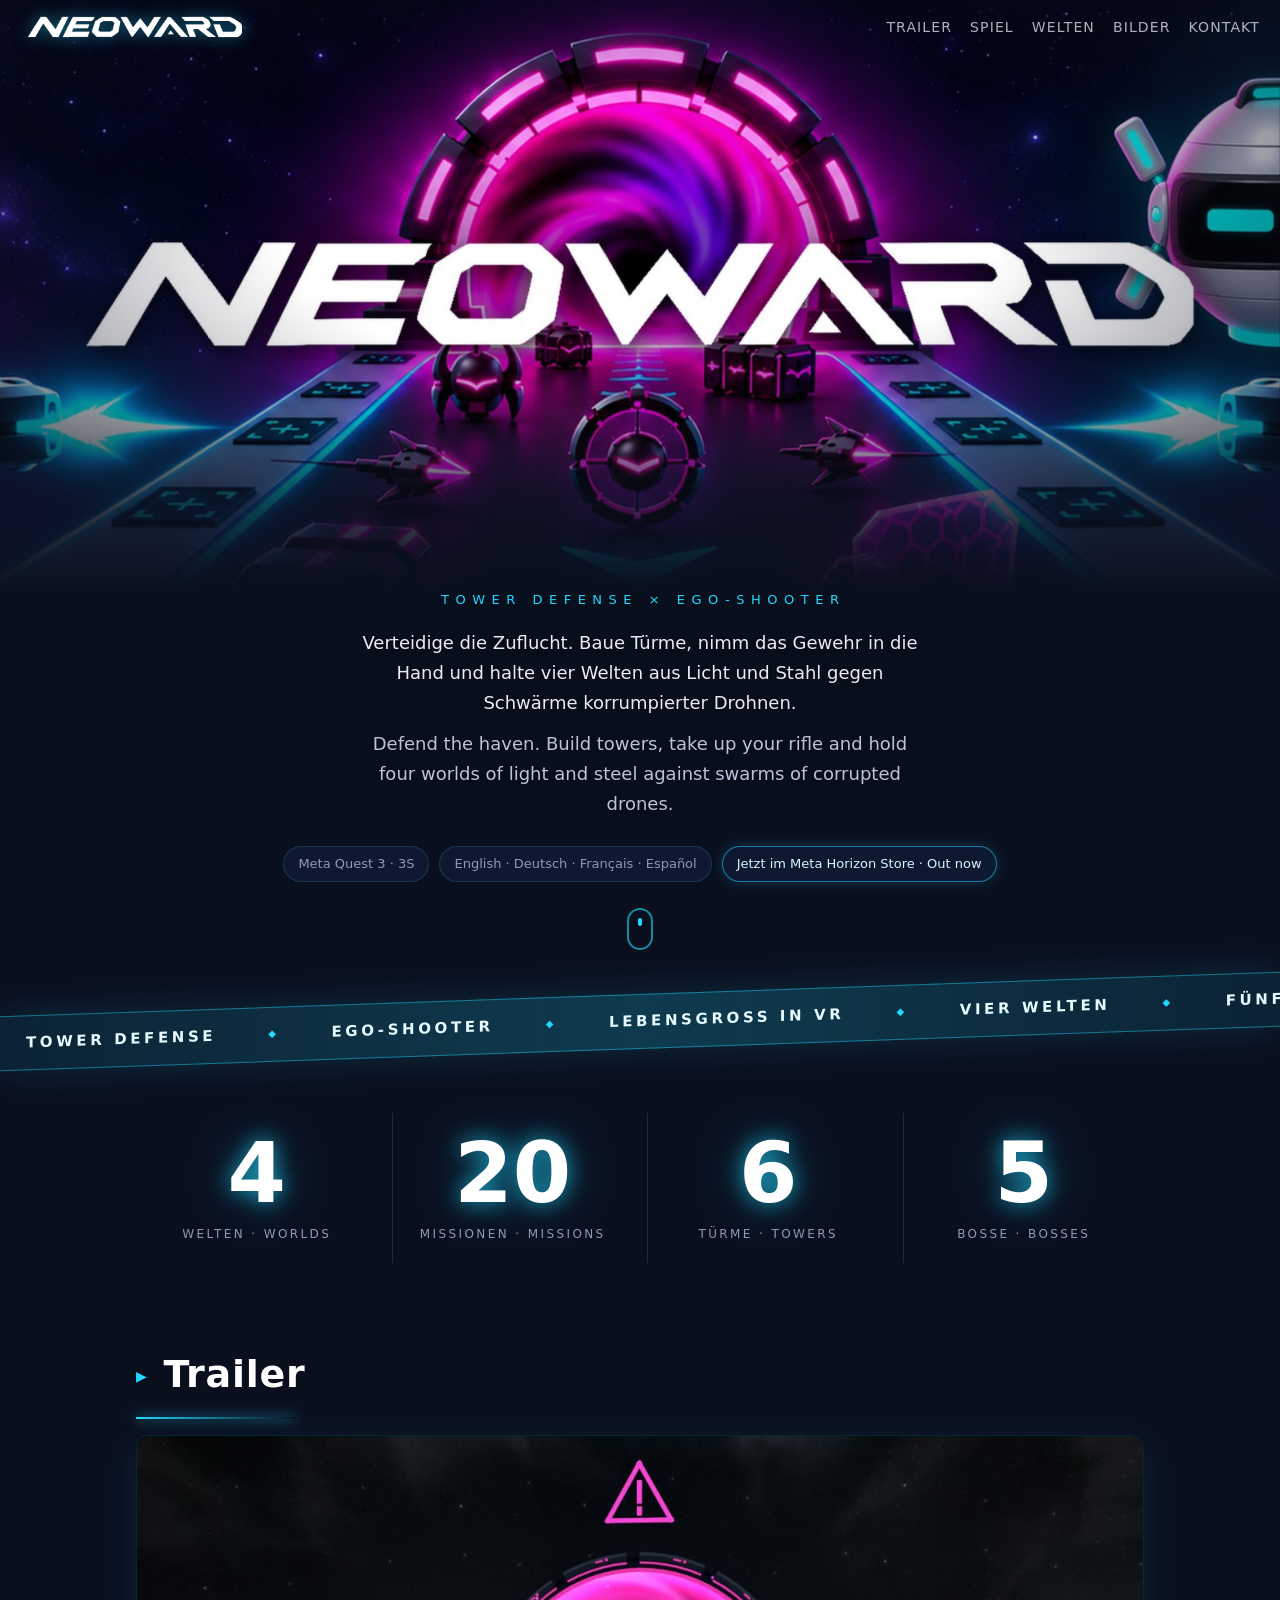
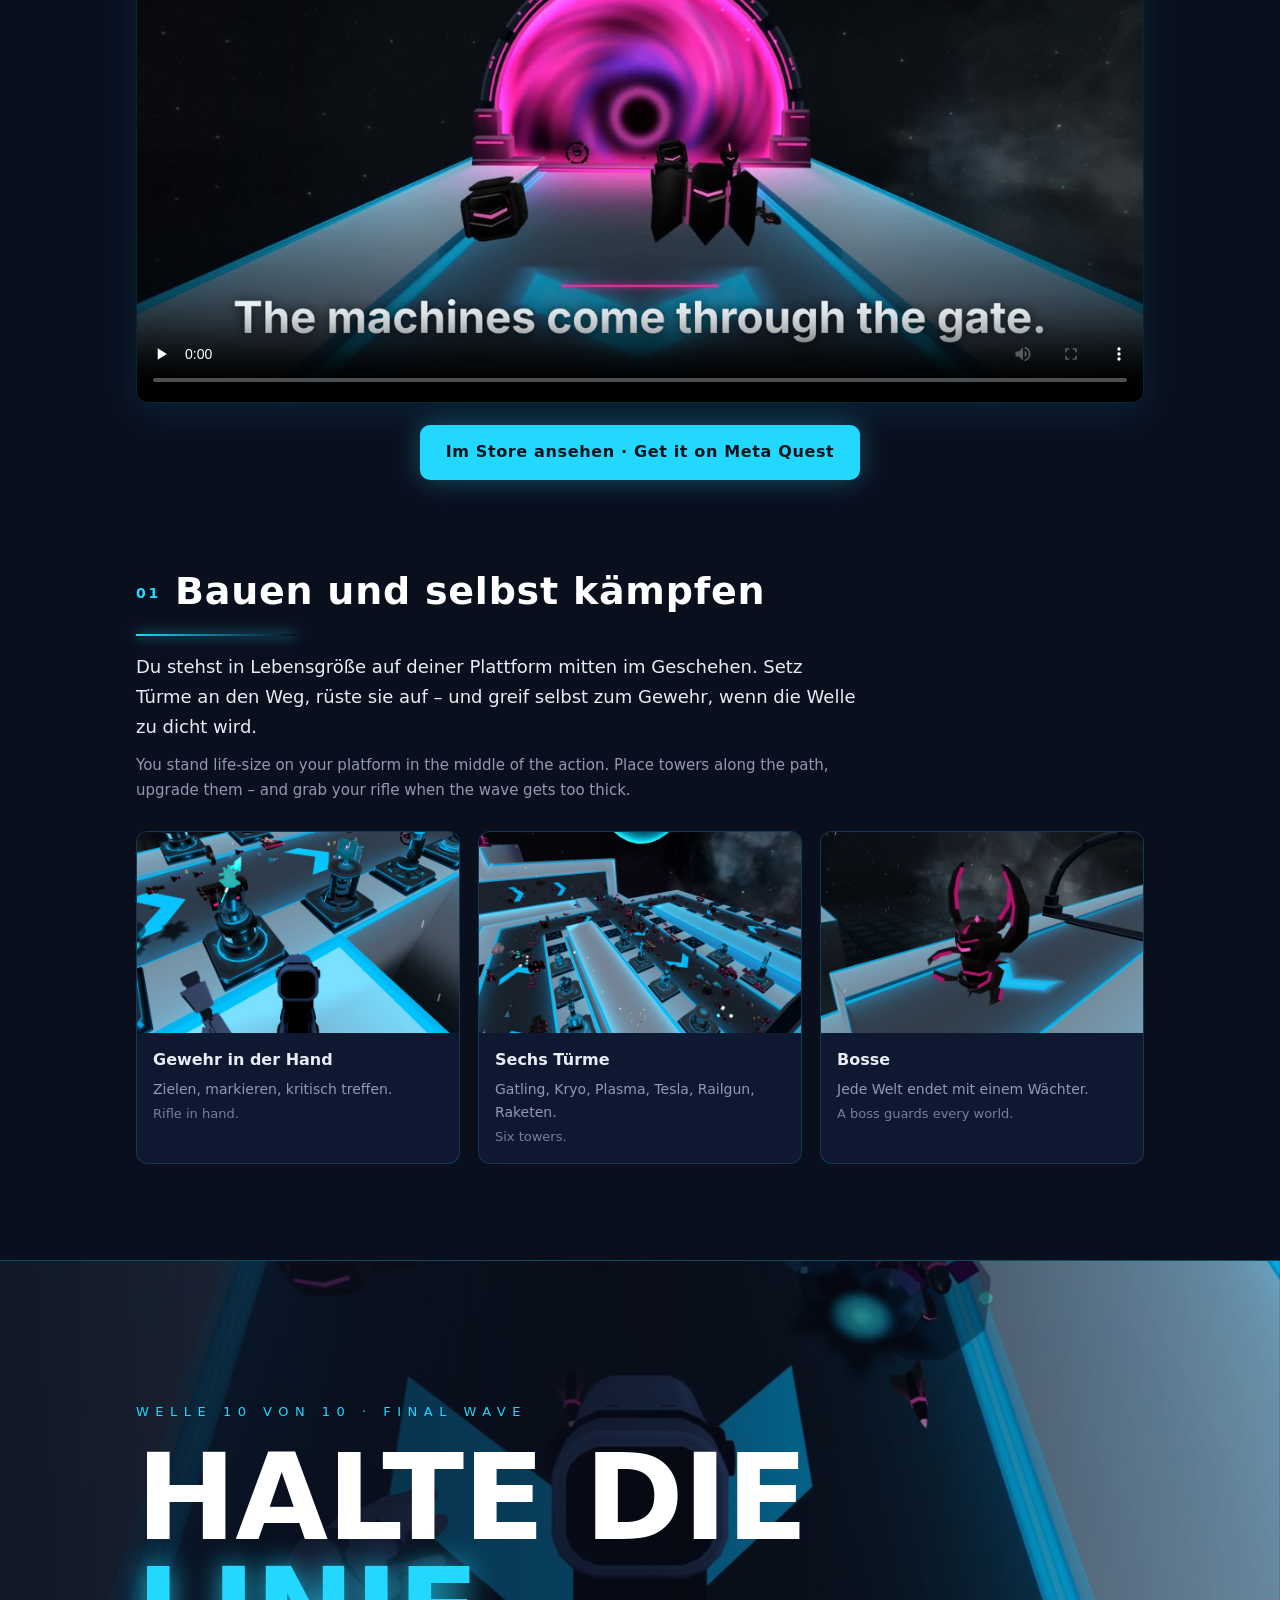
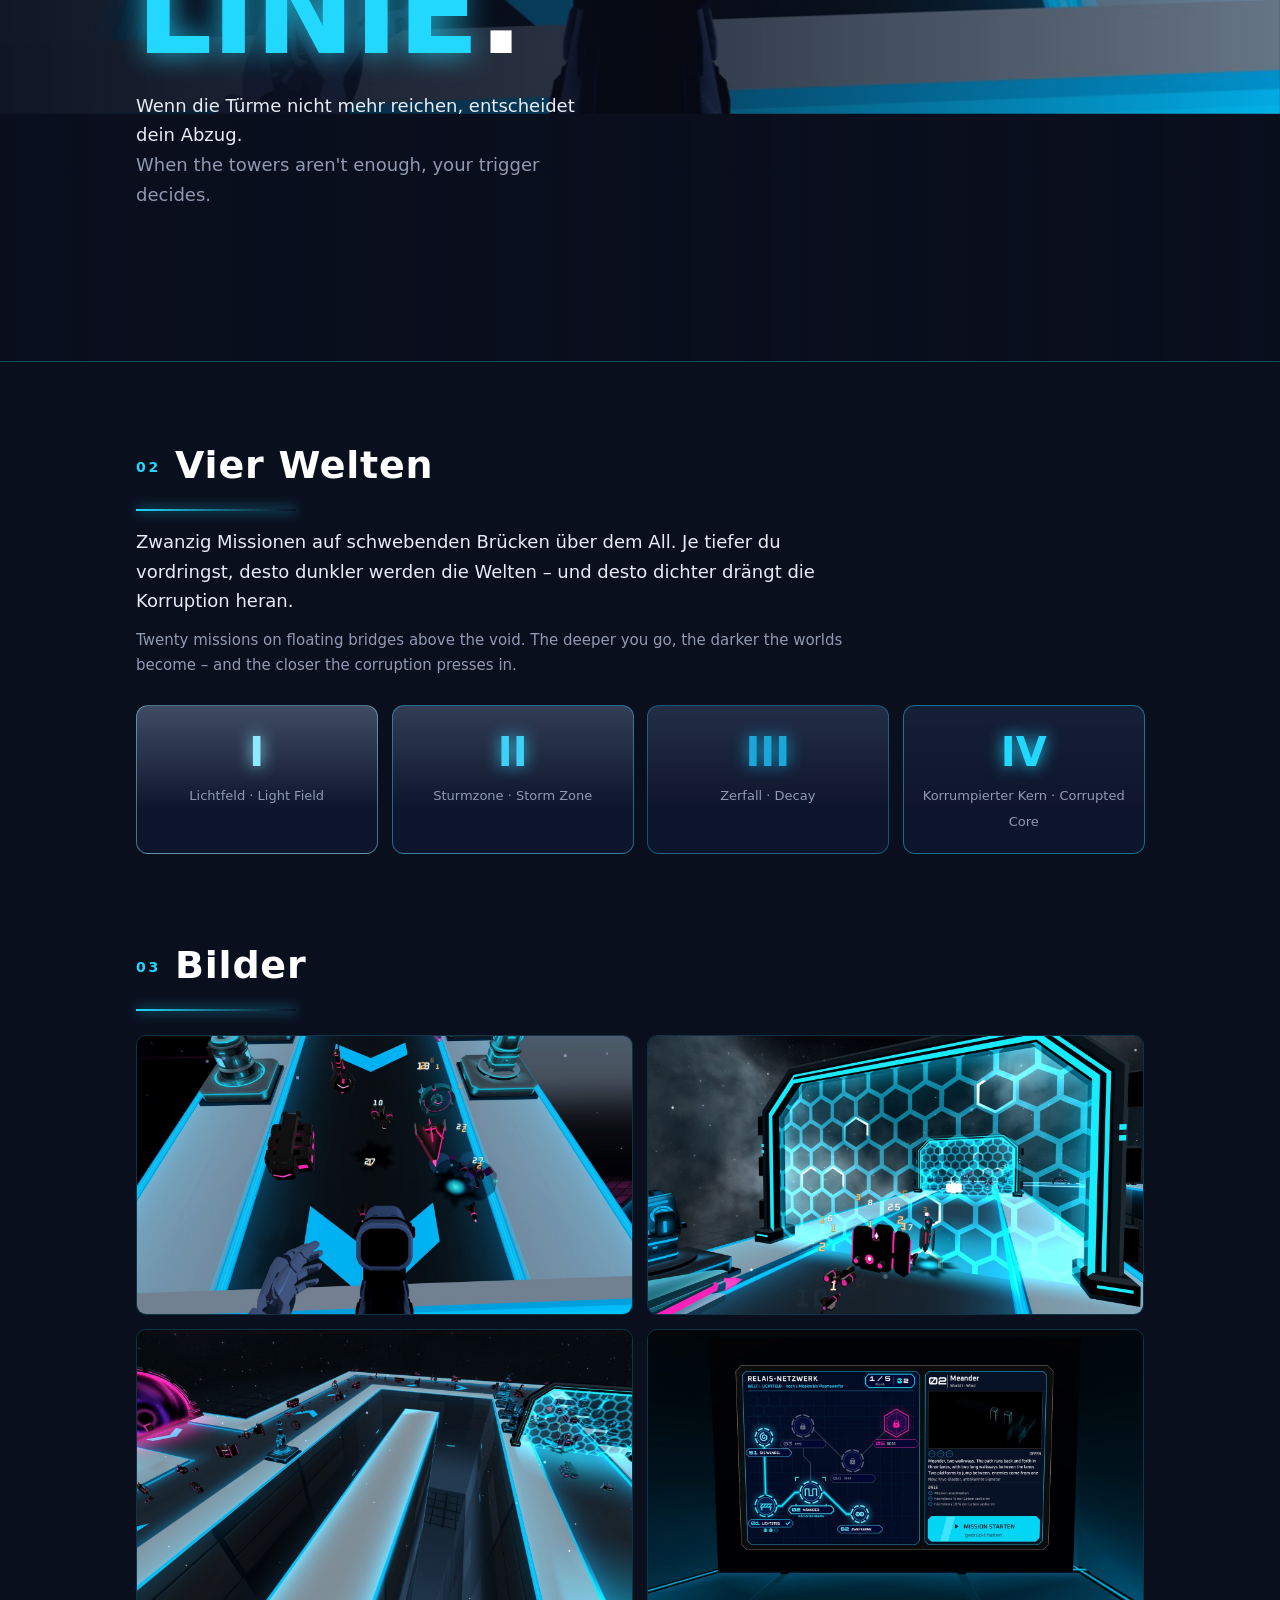
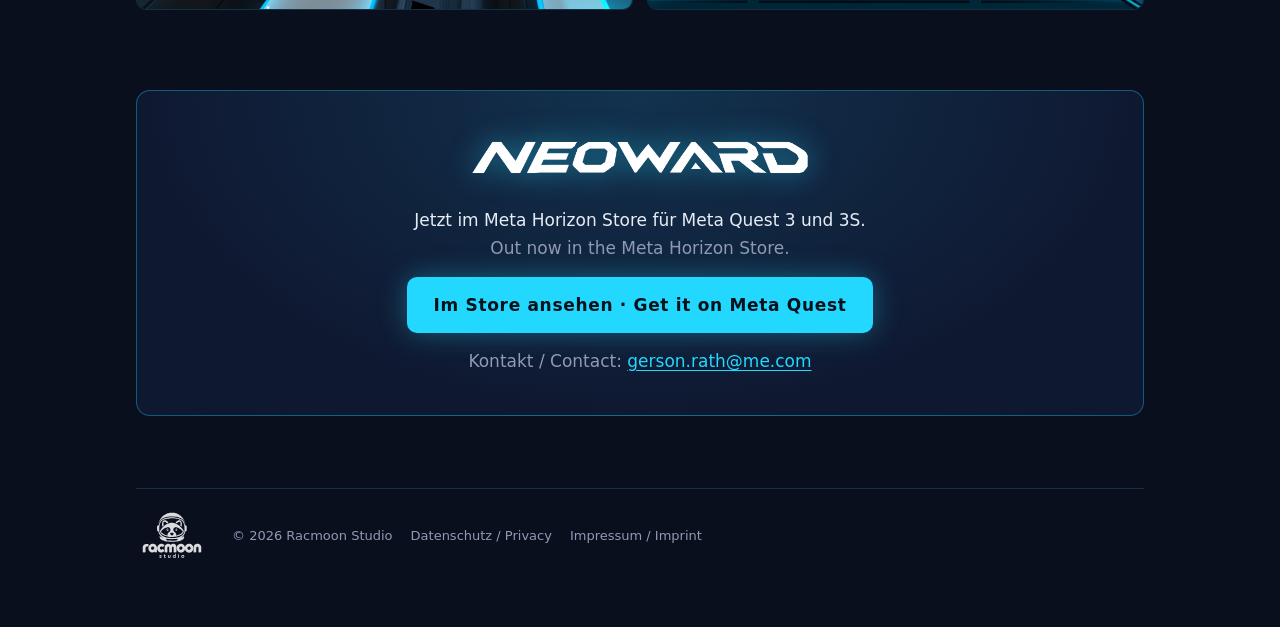
==== commit 41230c8a: "Trailer auf der Startseite, Link zur Store-Seite, „Jetzt im Meta Horizon Store“ Co-Authored-By: Clau" ====
--- a/index.html
+++ b/index.html
@@ -7,7 +7,7 @@
 <meta name="description" content="NEOWARD – Tower Defense und Ego-Shooter für Meta Quest 3 und 3S. Baue Türme, nimm das Gewehr in die Hand und verteidige die Zuflucht.">
 <meta property="og:type" content="website">
 <meta property="og:title" content="NEOWARD – Tower Defense × Ego-Shooter">
-<meta property="og:description" content="Für Meta Quest 3 · 3S. Bald im Meta Horizon Store.">
+<meta property="og:description" content="Für Meta Quest 3 · 3S. Jetzt im Meta Horizon Store.">
 <meta property="og:image" content="https://neoward.github.io/img/og.jpg">
 <meta name="theme-color" content="#0a0f1e">
 <link rel="icon" href="img/gizmo_icon.png">
@@ -23,7 +23,7 @@
 <div class="reticle" aria-hidden="true"></div>
 <header class="top">
   <a class="brand" href="#top"><img src="img/logo.png" alt="NEOWARD" width="1400" height="207"></a>
-  <nav><a href="#spiel">Spiel</a><a href="#welten">Welten</a><a href="#bilder">Bilder</a><a href="#kontakt">Kontakt</a></nav>
+  <nav><a href="#trailer">Trailer</a><a href="#spiel">Spiel</a><a href="#welten">Welten</a><a href="#bilder">Bilder</a><a href="#kontakt">Kontakt</a></nav>
 </header>
 
 <section class="hero" id="top">
@@ -38,7 +38,7 @@
     Stahl gegen Schwärme korrumpierter Drohnen.</p>
     <p class="tag en">Defend the haven. Build towers, take up your rifle and hold four worlds of light and steel against
     swarms of corrupted drones.</p>
-    <div class="badges"><span class="badge">Meta Quest 3 · 3S</span><span class="badge">English · Deutsch · Français · Español</span><span class="badge hot">Bald im Meta Horizon Store · Coming soon</span></div>
+    <div class="badges"><span class="badge">Meta Quest 3 · 3S</span><span class="badge">English · Deutsch · Français · Español</span><a class="badge hot" href="https://www.meta.com/de-de/experiences/neoward/1416411451551655/" target="_blank" rel="noopener">Jetzt im Meta Horizon Store · Out now</a></div>
     <a class="down" href="#spiel" aria-label="Weiter"><span></span></a>
   </div>
 </section>
@@ -54,6 +54,15 @@
     <div><b data-n="20">20</b><span>Missionen · Missions</span></div>
     <div><b data-n="6">6</b><span>Türme · Towers</span></div>
     <div><b data-n="5">5</b><span>Bosse · Bosses</span></div>
+  </section>
+
+  <section class="block" id="trailer" data-gizmo="Der Trailer. Ich bin auch drin! · Watch the trailer.">
+    <h2><span>▶</span>Trailer</h2>
+    <div class="video"><video controls playsinline preload="none" poster="img/trailer_poster.jpg" width="1280" height="720">
+      <source src="video/neoward_trailer.mp4" type="video/mp4">
+      <a href="video/neoward_trailer.mp4">Trailer ansehen / Watch the trailer</a>
+    </video></div>
+    <p class="buyrow"><a class="buy" href="https://www.meta.com/de-de/experiences/neoward/1416411451551655/" target="_blank" rel="noopener">Im Store ansehen · Get it on Meta Quest</a></p>
   </section>
 
   <section class="block" id="spiel" data-gizmo="Ich bin Gizmo, deine Begleiterin. Du baust, ich funke! · I'm Gizmo, your companion.">
@@ -102,10 +111,11 @@
     </div>
   </section>
 
-  <section class="block" id="kontakt" data-gizmo="Bald im Meta Horizon Store. Ich warte schon! · Coming soon!">
+  <section class="block" id="kontakt" data-gizmo="Jetzt im Meta Horizon Store. Ich warte schon auf dich! · Out now!">
     <div class="cta">
       <img src="img/logo.png" alt="NEOWARD" width="1400" height="207">
-      <p>Bald im Meta Horizon Store für Meta Quest 3 und 3S.<br><span class="muted">Coming soon to the Meta Horizon Store.</span></p>
+      <p>Jetzt im Meta Horizon Store für Meta Quest 3 und 3S.<br><span class="muted">Out now in the Meta Horizon Store.</span></p>
+      <p><a class="buy" href="https://www.meta.com/de-de/experiences/neoward/1416411451551655/" target="_blank" rel="noopener">Im Store ansehen · Get it on Meta Quest</a></p>
       <p class="muted small">Kontakt / Contact: <span class="em" data-u="htar.nosreg" data-d="moc.em">gerson.rath [at] me [punkt] com</span></p>
     </div>
   </section>
--- a/style.css
+++ b/style.css
@@ -255,3 +255,15 @@
   .home .hero .hero-art img, .sweep::before, .ticker .run, .down, .down span { animation: none; }
   .block h2::after { transition: none; }
 }
+
+/* Trailer */
+.video { border: 1px solid var(--line); border-radius: 12px; overflow: hidden; background: #000; box-shadow: 0 10px 40px rgba(34, 216, 255, .10); }
+.video video { display: block; width: 100%; height: auto; aspect-ratio: 16 / 9; }
+
+/* Kaufen-Knopf (Link zur Store-Seite) */
+a.badge { text-decoration: none; }
+a.badge.hot:hover { filter: brightness(1.15); }
+.buy { display: inline-block; padding: 14px 26px; border-radius: 10px; background: var(--cyan); color: #04121c; font-weight: 800;
+  letter-spacing: .04em; text-decoration: none; box-shadow: 0 0 28px rgba(34, 216, 255, .35); transition: transform .15s, box-shadow .15s; }
+.buy:hover { transform: translateY(-2px); box-shadow: 0 0 40px rgba(34, 216, 255, .55); }
+.buyrow { text-align: center; margin: 22px 0 0; }
